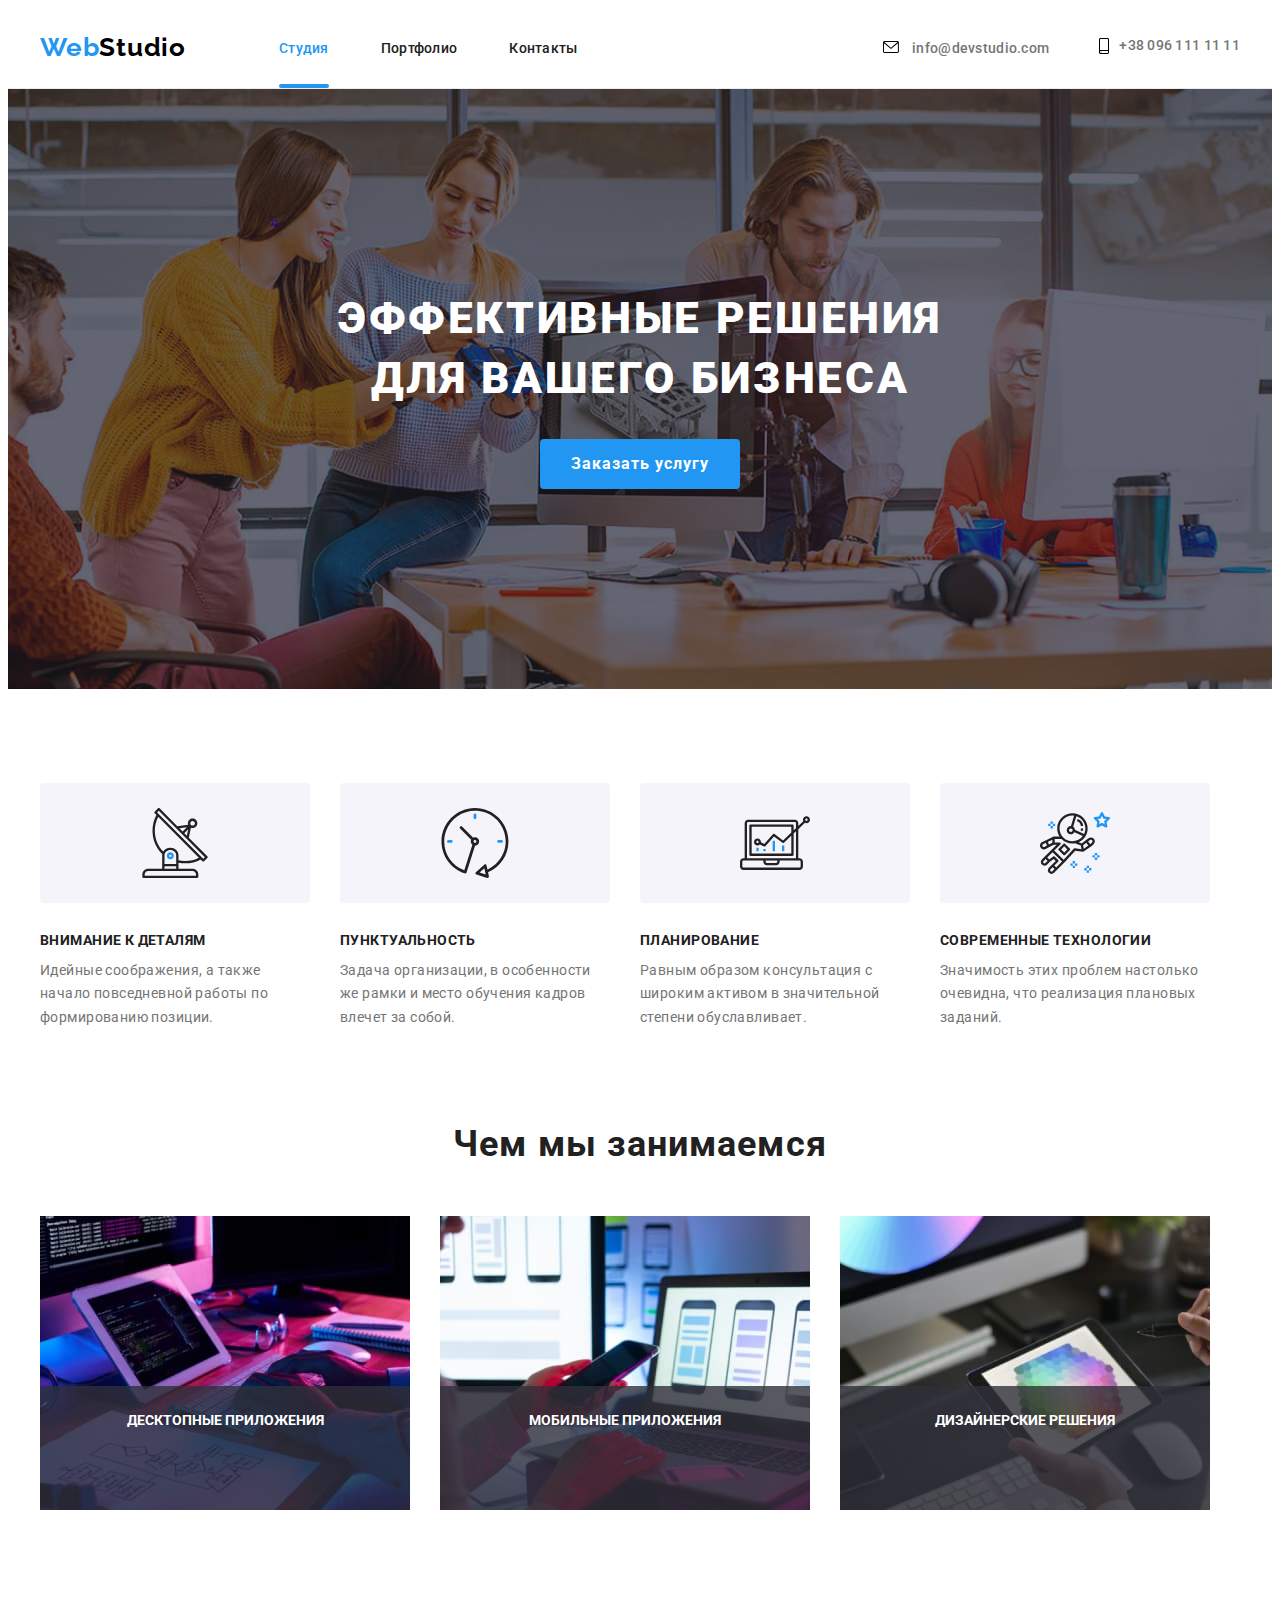
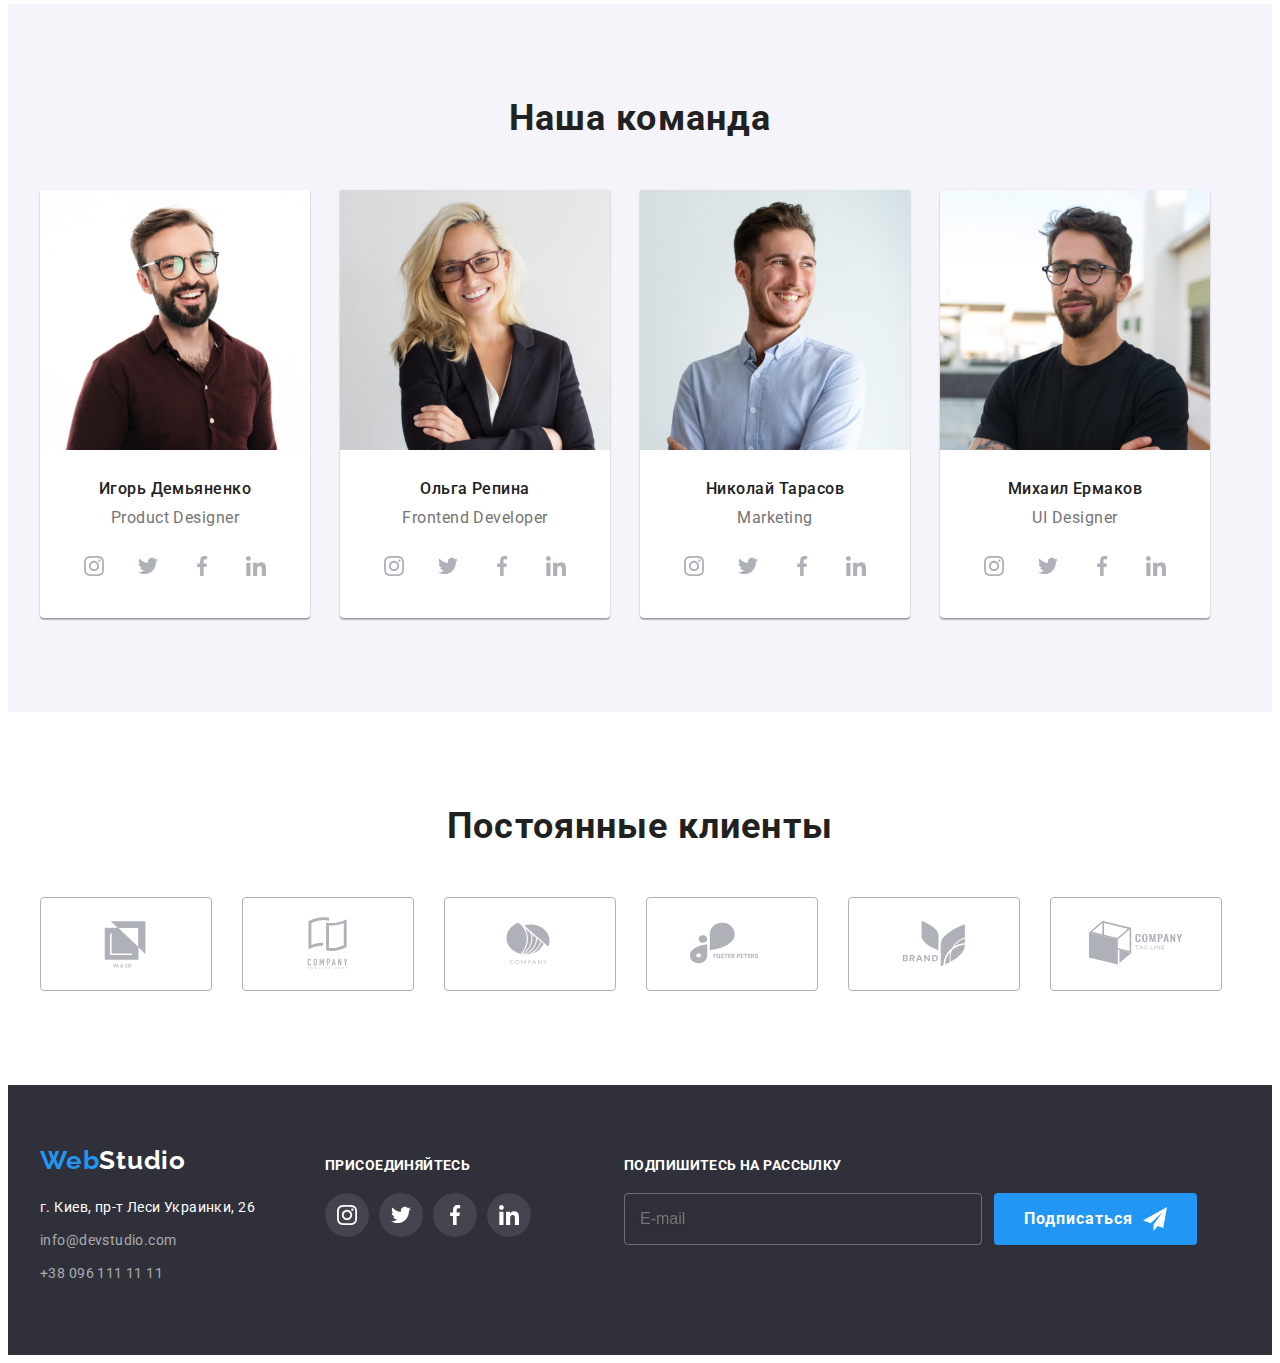
==== index.html @ ce655188 "begin" ====
<!DOCTYPE html>
<html lang="ru">
<head>
    <meta charset="UTF-8">
    <meta http-equiv="X-UA-Compatible" content="IE=edge">
    <meta name="viewport" content="width=device-width, initial-scale=1.0">
    <title>WebStudio</title>
    <link rel="stylesheet" href="https://cdnjs.cloudflare.com/ajax/libs/modern-normalize/1.1.0/modern-normalize.min.css" integrity="sha512-wpPYUAdjBVSE4KJnH1VR1HeZfpl1ub8YT/NKx4PuQ5NmX2tKuGu6U/JRp5y+Y8XG2tV+wKQpNHVUX03MfMFn9Q==" crossorigin="anonymous" referrerpolicy="no-referrer" />
    <link rel="stylesheet" href="./css/styles.css">
    <link rel="preconnect" href="https://fonts.googleapis.com">
    <link rel="preconnect" href="https://fonts.gstatic.com" crossorigin>
    <link href="https://fonts.googleapis.com/css2?family=Raleway:wght@700&family=Roboto:wght@400;500;700;900&display=swap" rel="stylesheet">    
</head>
<body>
    <!--header-->
    <header class="header">
        <div class="container header-container">
            <a class="link header-title" href="./index.html"><span class="header-title-web">Web</span>Studio</a>
        <nav class="header-nav">
            <ul class="list header-list">
                <li class="header-item"><a class="link header-link current" href="./index.html"><span class="header-title-highlight">Студия</span></a></li>
                <li class="header-item"><a class="link header-link " href="./portfolio.html">Портфолио</a></li>
                <li class="header-item"><a class="link header-link " href="">Контакты</a></li>    
            </ul>
        </nav>
        <div class="header-connect">
        <ul class="list header-list">
            <li>
                <a class="link header-email" href="mailto:info@devstudio.com">
                    <svg class="tel-icon" width="16" height="12">
                        <use href="./images/icons.svg#icon-envelope">
                        </use>
                    </svg>
                    info@devstudio.com
                </a>
            </li>
        </ul>
        <ul class="list header-list">    
            <li>
                <a class="link header-tel" href="tel:+380961111111">
                    <svg class="tel-icon" width="10" height="16">
                        <use href="./images/icons.svg#icon-smartphone">
                        </use>
                    </svg>
                    +38 096 111 11 11</a>
            </li>
        </ul>
        </div>
        </div>  
    </header>
    <main>
        <!--solutions-->
        <section class="solutions bg">
            <div class="container">
                <h1 class="solutions-title">Эффективные решения для вашего бизнеса</h1>
                <button type="button" class="solutions-btn" data-modal-open>Заказать услугу</button>
            </div>  
        </section>

        <!--about-->
        <section class="about">
            <div class="container about-container">
            <ul class="list about-list">
                <li class="about-item">
                    <div class="about-frame-icon">
                        <svg class="about-icon" width="70" height="70">
                            <use href="./images/icons.svg#icon-satelite">
                            </use>
                        </svg>
                    </div>
                    <h3 class="about-title">Внимание к деталям</h3>
                    <p class="about-text">Идейные соображения, а также начало повседневной работы по формированию позиции.</p>
                </li>
            </ul>
            <ul class="list about-list">
                <li class="about-item">
                    <div class="about-frame-icon">
                        <svg class="about-icon" width="70" height="70">
                            <use href="./images/icons.svg#icon-clock">
                            </use>
                        </svg>
                    </div>
                    <h3 class="about-title">Пунктуальность</h3>
                    <p class="about-text">Задача организации, в особенности же рамки и место обучения кадров влечет за собой.</p>
                </li>
            </ul>
            <ul class="list about-list">
                <li class="about-item">
                    <div class="about-frame-icon">
                        <svg class="about-icon" width="70" height="70">
                            <use href="./images/icons.svg#icon-diagram">
                            </use>
                        </svg>
                    </div>
                    <h3 class="about-title">Планирование</h3>
                    <p class="about-text">Равным образом консультация с широким активом в значительной степени обуславливает.</p>
                </li>
            </ul>
            <ul class="list about-list">
                <li class="about-item">
                    <div class="about-frame-icon">
                        <svg class="about-icon" width="70" height="70">
                            <use href="./images/icons.svg#icon-astronaut    ">
                            </use>
                        </svg>
                    </div>
                    <h3 class="about-title">Современные технологии</h3>
                    <p class="about-text">Значимость этих проблем настолько очевидна, что реализация плановых заданий.</p>
                </li>
            </ul>
            </div>
        </section>

        <!--after-about(section 3)-->
        <section class="after-about">
            <div class="container">
            <h2 class="after-about-title">Чем мы занимаемся</h2>
            <ul class="list after-about-list">
                <li class="after-about-item">
                    <div class="after-about-wrap">
                    <img src="./images/section3-img-1.jpg" alt="печатает на клавиатуре" width="370">
                    <p class="after-about-text">Десктопные приложения</p>
                    </div>
                </li>
                <li class="after-about-item">
                    <div class="after-about-wrap">
                    <img src="./images/section3-img-2.jpg" alt="подбирает дизайн приложения" width="370">
                    <p class="after-about-text">Мобильные приложения</p>
                    </div>
                </li>
                <li class="after-about-item">
                    <div class="after-about-wrap">
                    <img src="./images/section3-img-3.jpg" alt="планшет" width="370">
                    <p class="after-about-text">Дизайнерские решения</p>
                    </div>
                </li>
            </ul>
            </div>
        </section>

        <!--team-->
        <section class="team">
            <div class="container team-container">
            <h2 class="team-title">Наша команда</h2>
            <ul class="list team-list">
                <li class="team-card">
                    <img src="./images/section4-img-1.jpg" alt="Игорь Демьяненко" width="270">
                    <div class="team-text">
                    <h3 class="teammate-title">Игорь Демьяненко</h3>
                    <p class="teammate-position" lang="en">Product Designer</p>
                    <ul class="teammate-social-list list">
                            <li class="teammate-social-item">
                                <a 
                                    href="" 
                                    class="teammate-social-link">
                                    <svg class="teammate-social-icon" width="20" height="20">
                                        <use href="./images/icons.svg#icon-instagram">
                                        </use>
                                    </svg>
                                </a>
                            </li>
                            <li class="teammate-social-item">
                                <a 
                                    href="" 
                                    class="teammate-social-link">
                                    <svg class="teammate-social-icon" width="20" height="20">
                                        <use href="./images/icons.svg#icon-twitter">
                                        </use>
                                    </svg>
                                </a>
                            </li>
                            <li class="teammate-social-item">
                                <a 
                                    href="" 
                                    class="teammate-social-link">
                                    <svg class="teammate-social-icon" width="20" height="20">
                                        <use href="./images/icons.svg#icon-facebook">
                                        </use>
                                    </svg>
                                </a>
                            </li>
                            <li class="teammate-social-item">
                                <a 
                                    href="" 
                                    class="teammate-social-link">
                                    <svg class="teammate-social-icon" width="20" height="20">
                                        <use href="./images/icons.svg#icon-linkedin">
                                        </use>
                                    </svg>
                                </a>
                            </li>
                    </ul>
                    </div>
                </li>
                <li class="team-card">
                    <img src="./images/section4-img-2.jpg" alt="Ольга Репина" width="270">
                    <div class="team-text">
                    <h3 class="teammate-title">Ольга Репина</h3>
                    <p class="teammate-position" lang="en">Frontend Developer</p>
                    <ul class="teammate-social-list list">
                        <li class="teammate-social-item">
                            <a 
                                href="" 
                                class="teammate-social-link">
                                <svg class="teammate-social-icon" width="20" height="20">
                                    <use href="./images/icons.svg#icon-instagram">
                                    </use>
                                </svg>
                            </a>
                        </li>
                        <li class="teammate-social-item">
                            <a 
                                href="" 
                                class="teammate-social-link">
                                <svg class="teammate-social-icon" width="20" height="20">
                                    <use href="./images/icons.svg#icon-twitter">
                                    </use>
                                </svg>
                            </a>
                        </li>
                        <li class="teammate-social-item">
                            <a 
                                href="" 
                                class="teammate-social-link">
                                <svg class="teammate-social-icon" width="20" height="20">
                                    <use href="./images/icons.svg#icon-facebook">
                                    </use>
                                </svg>
                            </a>
                        </li>
                        <li class="teammate-social-item">
                            <a 
                                href="" 
                                class="teammate-social-link">
                                <svg class="teammate-social-icon" width="20" height="20">
                                    <use href="./images/icons.svg#icon-linkedin">
                                    </use>
                                </svg>
                            </a>
                        </li>
                </ul>
                    </div>
                </li>
                <li class="team-card">
                    <img src="./images/section4-img-3.jpg" alt="Николай Тарасов" width="270">
                    <div class="team-text">
                    <h3 class="teammate-title">Николай Тарасов</h3>
                    <p class="teammate-position" lang="en">Marketing</p>
                    <ul class="teammate-social-list list">
                        <li class="teammate-social-item">
                            <a 
                                href="" 
                                class="teammate-social-link">
                                <svg class="teammate-social-icon" width="20" height="20">
                                    <use href="./images/icons.svg#icon-instagram">
                                    </use>
                                </svg>
                            </a>
                        </li>
                        <li class="teammate-social-item">
                            <a 
                                href="" 
                                class="teammate-social-link">
                                <svg class="teammate-social-icon" width="20" height="20">
                                    <use href="./images/icons.svg#icon-twitter">
                                    </use>
                                </svg>
                            </a>
                        </li>
                        <li class="teammate-social-item">
                            <a 
                                href="" 
                                class="teammate-social-link">
                                <svg class="teammate-social-icon" width="20" height="20">
                                    <use href="./images/icons.svg#icon-facebook">
                                    </use>
                                </svg>
                            </a>
                        </li>
                        <li class="teammate-social-item">
                            <a 
                                href="" 
                                class="teammate-social-link">
                                <svg class="teammate-social-icon" width="20" height="20">
                                    <use href="./images/icons.svg#icon-linkedin">
                                    </use>
                                </svg>
                            </a>
                        </li>
                </ul>
                    </div>
                </li>
                <li class="team-card">
                    <img src="./images/section4-img-4.jpg" alt="Николай Тарасов" width="270">
                    <div class="team-text">
                    <h3 class="teammate-title">Михаил Ермаков</h3>
                    <p class="teammate-position" lang="en">UI Designer</p>
                    <ul class="teammate-social-list list">
                        <li class="teammate-social-item">
                            <a 
                                href="" 
                                class="teammate-social-link">
                                <svg class="teammate-social-icon" width="20" height="20">
                                    <use href="./images/icons.svg#icon-instagram">
                                    </use>
                                </svg>
                            </a>
                        </li>
                        <li class="teammate-social-item">
                            <a 
                                href="" 
                                class="teammate-social-link">
                                <svg class="teammate-social-icon" width="20" height="20">
                                    <use href="./images/icons.svg#icon-twitter">
                                    </use>
                                </svg>
                            </a>
                        </li>
                        <li class="teammate-social-item">
                            <a 
                                href="" 
                                class="teammate-social-link">
                                <svg class="teammate-social-icon" width="20" height="20">
                                    <use href="./images/icons.svg#icon-facebook">
                                    </use>
                                </svg>
                            </a>
                        </li>
                        <li class="teammate-social-item">
                            <a 
                                href="" 
                                class="teammate-social-link">
                                <svg class="teammate-social-icon" width="20" height="20">
                                    <use href="./images/icons.svg#icon-linkedin">
                                    </use>
                                </svg>
                            </a>
                        </li>
                </ul>
                    </div>
                </li>
            </ul>
            </div>
        </section>
        <!--CLIENTS-->

        <section class="client">
            <div class="container client-container">
                <p class="client-title">Постоянные клиенты</p>
                
                <ul class="client-list list">
                    <li class="client-item">
                        <a 
                                href="" 
                                class="client-link">
                                <svg class="client-icon" width="106" height="60">
                                    <use href="./images/icons.svg#icon-logo-1">
                                    </use>
                                </svg>
                            </a>
                    </li>
                    <li class="client-item">
                        <a 
                                href="" 
                                class="client-link">
                                <svg class="client-icon" width="106" height="60">
                                    <use href="./images/icons.svg#icon-logo-2">
                                    </use>
                                </svg>
                            </a>
                    </li>
                    <li class="client-item">
                        <a 
                                href="" 
                                class="client-link">
                                <svg class="client-icon" width="106" height="60">
                                    <use href="./images/icons.svg#icon-logo-3">
                                    </use>
                                </svg>
                            </a>
                    </li>
                    <li class="client-item">
                        <a 
                                href="" 
                                class="client-link">
                                <svg class="client-icon" width="106" height="60">
                                    <use href="./images/icons.svg#icon-logo-4">
                                    </use>
                                </svg>
                            </a>
                    </li>
                    <li class="client-item">
                        <a 
                                href="" 
                                class="client-link">
                                <svg class="client-icon" width="106" height="60">
                                    <use href="./images/icons.svg#icon-logo-5">
                                    </use>
                                </svg>
                            </a>
                    </li>
                    <li class="client-item">
                        <a 
                                href="" 
                                class="client-link">
                                <svg class="client-icon" width="106" height="60" >
                                    <use href="./images/icons.svg#icon-logo-6">
                                    </use>
                                </svg>
                            </a>
                    </li>
                </ul>
            
            </div>
        </section>
    </main>
    <!--footer-->
    <footer class="footer">
    <div class="container footer-container">
        <div class="footer-left-container">
        <a class="link footer-title" href="./index.html"><span class="footer-title-web">Web</span>Studio</a>
        <address class="address">
            <ul class="list footer-list">
                <li><a class="link footer-addres" href="https://goo.gl/maps/zj1c1hvUwoy9DRRDA" target="_blank">г. Киев, пр-т Леси Украинки, 26</a></li>
                <li><a class="link footer-email" href="mailto:info@devstudio.com">info@devstudio.com</a></li>
                <li><a class="link footer-tel" href="tel:+380961111111">+38 096 111 11 11</a></li>
            </ul>
        </address>
        </div>
        <div class="footer-right-container">
            <p class="footer-title-right">Присоединяйтесь</p>
            <ul class="footer-social-list list">
                <li class="footer-social-item">
                    <a 
                        href="" 
                        class="footer-social-link link">
                        <svg class="footer-social-icon" width="20" height="20">
                            <use href="./images/icons.svg#icon-instagram">
                            </use>
                        </svg>
                    </a>
                </li>
                <li class="footer-social-item">
                    <a 
                        href="" 
                        class="footer-social-link">
                        <svg class="footer-social-icon" width="20" height="20">
                            <use href="./images/icons.svg#icon-twitter">
                            </use>
                        </svg>
                    </a>
                </li>
                <li class="footer-social-item">
                    <a 
                        href="" 
                        class="footer-social-link">
                        <svg class="footer-social-icon" width="20" height="20">
                            <use href="./images/icons.svg#icon-facebook">
                            </use>
                        </svg>
                    </a>
                </li>
                <li class="footer-social-item">
                    <a 
                        href="" 
                        class="footer-social-link">
                        <svg class="footer-social-icon" width="20" height="20">
                            <use href="./images/icons.svg#icon-linkedin">
                            </use>
                        </svg>
                    </a>
                </li>
        </ul>
        </div>
        <div class="subscribe">
            <p class="subscribe-text">Подпишитесь на рассылку</p>
            <form class="form-subscribe">
                <label for="user-email"></label>
        
                <input type="email" name="user-email" id="user-email" class="form-subscribe-input" required
                    placeholder="E-mail">
                    
                <button type="submit" class="subscribe-btn">Подписаться
                    <span class="subscribe-btn-icon">
                        <svg width="24" height="24">
                            <use href="./images/icons.svg#icon-icon-icon-send"></use>
                        </svg>
                    </span>
                </button>
            </form>
        </div>
        </div>
    </div>
    </footer>
    <div class="backdrop is-hidden" data-modal>
        <div class="modal">
            <button type="button" class="modal-btn-close" data-modal-close>
                <svg class="modal-icon" width="18" height="18">
                    <use href="./images/icons.svg#icon-close-black">
                    </use>
                </svg>
            </button>
            <form action="#" class="modal-form">
                <b class="modal-form-head">Оставьте свои данные, мы вам перезвоним</b>
                <label class="modal-form-field">
                    Имя
                    <span class="modal-form-input-wrapper">
                        <input type="text" name="user-name" class="modal-form-input" required minlength="2"
                            pattern="[a-zA-Zа-яёА-ЯЁ]+" placeholder=" ">
                        <span class="modal-form-icon">
                            <svg width="18" height="18">
                                <use href="./images/icons.svg#icon-person-black"></use>
                            </svg>
                        </span>
                    </span>
                </label>
                <label class="modal-form-field">
                    Телефон
                    <span class="modal-form-input-wrapper">
                        <input type="tel" name="user-phone" class="modal-form-input" required
                            pattern="[0-9]{3}-[0-9]{3}-[0-9]{2}-[0-9]{2}" title="096-111-11-11" placeholder=" ">
                        <span class="modal-form-icon">
                            <svg width="18" height="18">
                                <use href="./images/icons.svg#icon-phone-black"></use>
                            </svg>
                        </span>
                    </span>
                </label>
                <label class="modal-form-field">
                    Почта
                    <span class="modal-form-input-wrapper">
                        <input type="email" name="user-mail" class="modal-form-input" required placeholder=" ">
                        <span class="modal-form-icon"><svg width="18" height="18">
                                <use href="./images/icons.svg#icon-email-black"></use>
                            </svg></span>
                    </span>
                </label>
                <label class="modal-form-field">
                    Комментарий
                    <textarea name="user-message" class="modal-form-message" placeholder="Введите текст"></textarea>
                </label>
                <div class="modal-form-checkbox-wrapper">
            
                    <label for="user-policy" class="modal-form-policy-label">
                        <input type="checkbox" name="user-policy" id="user-policy"
                            class="modal-form-checkbox visually-hidden is-hidden" required>
                        <span class="modal-form-checkbox-icon"></span>
                        Соглашаюсь с рассылкой и принимаю&nbsp;<a class="modal-form-policy-link" href="">Условия
                            договора</a></label>
                </div>
                <button type="submit" class="modal-form-btn">Отправить</button>
            </form>
        </div>
        <script src="./js/modal.js"></script>
    </div>
</body>
</html>
---- css/styles.css ----
:root {
    --accent-color: #2196F3;
    --first-title-color: #fff;
    --second-title-color: #212121;

}

body {
    font-family: "Roboto", sans-serif;
}

p, h1, h2, h3, h4, h5, h6 {
    margin: 0;
}

ul {
    margin: 0;
    padding: 0;
}

button {
    cursor: pointer;
}

img {
    display: block;
}

.list {
    list-style: none;
}
.link {
    text-decoration: none;
}

.container {
    width: 1200px;
    padding-left: 15px;
    padding-right: 15px;
    margin: 0 auto;
    
}

/*---------------------HEADER---------------------*/

.header-container {
    display: flex;
    align-items: center;
} 

.header-list {
    display: flex;
    justify-content: center;
    align-content: center;
}

.header-connect {
    margin-left: auto;
    display: flex;
    
}

.header-item:not(:last-child) {
    margin-right: 52px;
}

.header {
    padding-top: 24px;
    padding-bottom: 25px;
    border-bottom: 1px solid #ECECEC;
    
}

.header-title-highlight {
    color: var(--accent-color);
}

.header-link {
    font-family: "Roboto";
    font-weight: 500;
    font-size: 14px;
    line-height: 1.14;
    letter-spacing: 0.02em;
    color: #212121;
    padding-top: 32px;
    padding-bottom: 32px;
    transition: color 250ms cubic-bezier(0.4, 0, 0.2, 1);
}

.header-email  {
    font-family: inherit;
    font-weight: 500;
    font-size: 14px;
    line-height: 1.14;
    letter-spacing: 0.02em;
    color: #757575;
    margin-right: 50px;
    transition: color 250ms cubic-bezier(0.4, 0, 0.2, 1), fill 250ms cubic-bezier(0.4, 0, 0.2, 1);
} 

.header-tel {
    font-family: inherit;
    font-weight: 500;
    font-size: 14px;
    line-height: 1.14;
    letter-spacing: 0.02em;
    color: #757575;
    display: flex;
    align-content: center;
    justify-content: center;
    transition: color 250ms cubic-bezier(0.4, 0, 0.2, 1), fill 250ms cubic-bezier(0.4, 0, 0.2, 1);
} 

.tel-icon {
        margin-right: 10px;
}

.header-title {
    font-family: "Raleway", sans-serif;
    font-weight: 700;
    font-size: 26px;
    line-height: 1.19;
    letter-spacing: 0.03em;
    color: #000000;
    margin-right: 93px;
}
.header-title-web {
    color: var(--accent-color);
}

.header-link:hover, 
.header-link:focus,
.header-email:hover,
.header-email:focus,
.header-tel:hover, 
.header-tel:focus  {
    color: var(--accent-color);
    fill: var(--accent-color);
}

.current {
    color: var(--accent-color);
    position: relative;
}

.current::after {
    content: "";
    width: 100%;
    height: 4px;
    border-radius: 2px;
    position:absolute;
    background-color: var(--accent-color);
    left: 0;
    bottom: 0;
}
/*---------------------SOLUTIONS---------------------*/

.solutions-title {
    font-weight: 900;
    font-size: 44px;
    line-height: 1.36;
    letter-spacing: 0.06em;
    text-transform: uppercase;
    color: var(--first-title-color);
    padding-bottom: 30px;
    width: 696px;
    text-align: center;
    margin-left: 252px;
    margin-right: 252px;
}

.solutions {
    background-color: #2F303A;
    padding-top: 200px;
    padding-bottom: 200px;
    background-image: linear-gradient(rgba(47, 48, 58, 0.4), rgba(47, 48, 58, 0.4)), url(../images/bg-img.jpg);
    background-repeat: no-repeat;
    background-position: center;
    background-size: cover;
    flex-grow: 1;
}


.solutions-btn {
    font-family: inherit;
    font-weight: 700;
    background-color: var(--accent-color);
    font-size: 16px;
    line-height: 1.875;
    text-align: center;
    letter-spacing: 0.06em;
    color: var(--first-title-color);
    background: #2196F3;
    border-color: transparent;
    border-radius: 4px;
    min-width: 200px;
    min-height: 50px;
    margin-right: 500px;
    margin-left: 500px;
    
}

.solutions-btn:hover, 
.solutions-btn:focus {
    background: #2196F3;
    box-shadow: 0px 4px 4px rgba(0, 0, 0, 0.15);
    border-radius: 4px;
}


/*---------------------ABOUT---------------------*/


.about-frame-icon {
    width: 270px;
    height: 120px;
    background-color: #F5F4FA;
    display: flex;
    border-radius: 4px;
    margin-bottom: 30px;
    justify-content: center;
    align-items: center;
}

.about-icon {
    /* justify-content: center;
    display: flex; */
}
.about-list {
    display: flex;
    width: 270px;
} 

.about-list:not(:last-child) {
    margin-right: 30px;
}
.about {
    padding-top: 94px;
    padding-bottom: 94px;
}

.about-container {
    display: flex;
}
.about-title {
    font-weight: 700;
    font-size: 14px;
    line-height: 1.14;
    letter-spacing: 0.03em;
    text-transform: uppercase;
    color: var(--second-title-color);
    margin-bottom: 10px;
}

.about-text {
    font-size: 14px;
    line-height: 1.71;
    letter-spacing: 0.03em;
    color: #757575
}

/*---------------------AFTER ABOUT---------------------*/

.after-about-list {
    display: flex;
}

.after-about-item:not(:last-child) {
margin-right: 30px ;
}

.after-about {
    padding-top: 0px;
    padding-bottom: 94px;
}

.after-about-title {
    font-weight: 700;
    font-size: 36px;
    line-height: 1.16;
    letter-spacing: 0.03em;
    color: var(--second-title-color);
    margin-bottom: 50px;
    text-align: center;
}

/*---------------------TEAM---------------------*/

.teammate-social-list {
    display: flex;
    justify-content: center;
}

.teammate-social-item + .teammate-social-item {
    margin-left: 10px;
}

.teammate-social-link {
    width: 44px;
    height: 44px;
    background-color: white;
    display: flex;
    justify-content: center;
    align-items: center;
    border-radius: 50%;
    transition: background-color 250ms cubic-bezier(0.4, 0, 0.2, 1);
}

.teammate-social-icon {
    fill: #AFB1B8;
    transition: fill 250ms cubic-bezier(0.4, 0, 0.2, 1);
}

.teammate-social-link:hover .teammate-social-icon,  
.teammate-social-link:focus .teammate-social-icon {
    fill: var(--first-title-color);
}

.teammate-social-link:hover, 
.teammate-social-link:focus {
    background-color: var(--accent-color);
}

.team-card {
    width: 270px;
    background-color: #ffffff;
    box-shadow: 0px 1px 3px rgba(0, 0, 0, 0.12), 0px 1px 1px rgba(0, 0, 0, 0.14),
    0px 2px 1px rgba(0, 0, 0, 0.2);
    border-radius: 0px 0px 4px 4px;
    
}
.team-card:not(:last-child) {
margin-right: 30px;
}

.team-list {
    display: flex;
}

.team {
    padding-top: 94px;
    padding-bottom: 94px;
    background-color: #F5F4FA;
}

.team-text {
    padding-top: 30px;
    padding-bottom: 30px;
}

.team-title {
    font-weight: 700;
    font-size: 36px;
    line-height: 1.16;
    letter-spacing: 0.03em;
    color: var(--second-title-color);
    text-align: center;
    margin-bottom: 50px;
}

.teammate-title {
    font-weight: 500;
    font-size: 16px;
    line-height: 1.18;
    letter-spacing: 0.03em;
    color: var(--second-title-color);
    text-align: center;
    margin-bottom: 10px;
    
}

.teammate-position {
    font-size: 16px;
    line-height: 1.18;
    letter-spacing: 0.03em;
    color: #757575;
    text-align: center;
    margin-bottom: 16px;
}

.after-about-wrap {
    position: relative;
}

.after-about-text {
    font-weight: 700;
    font-size: 14px;
    line-height: 1.14;
    text-align: center;
    text-transform: uppercase;
    color: var(--first-title-color);
    padding-top: 27px;
    padding-bottom: 27px;
    position: absolute;
    bottom: 0;
    left: 0;
    width: 100%;
    height: 70px;
    background-color: rgba(47, 48, 58, 0.8)
}
/*---------------------CLIENT---------------------*/

.client {
    padding-top: 94px;
    padding-bottom: 94px;
}

.client-title {
    font-weight: 700;
    font-size: 36px;
    line-height: 1.16;
    letter-spacing: 0.03em;
    color: var(--second-title-color);
    text-align: center;
    margin-bottom: 50px;
}

.client-link {
    width: 170px;
    height: 92px;
    background-color: unset;
    display: flex;
    justify-content: center;
    align-items: center;
    border: 1px solid #AFB1B8;
    border-radius: 4px;
    
    transition: border 250ms cubic-bezier(0.4, 0, 0.2, 1);
}

.client-list {
    display: flex;
}

.client-item + .client-item {
    margin-left: 30px;
}

.client-icon {
    fill: #AFB1B8;
    transition: fill 250ms cubic-bezier(0.4, 0, 0.2, 1);
}

.client-link:hover .client-icon,  
.client-link:focus .client-icon {
    fill: var(--accent-color);
}

.client-link:hover, 
.client-link:focus {
    border: 1px solid var(--accent-color);
}


/*---------------------FOOTER---------------------*/

.footer {
    background-color: #2F303A; 
    padding-top: 60px;
    padding-bottom: 60px;
}

.footer-social-item + .footer-social-item {
    margin-left: 10px;
}
.footer-title {
    font-family: "Raleway", sans-serif;
    font-weight: 700;
    font-size: 26px;
    line-height: 1.19;
    letter-spacing: 0.03em;
    color: var(--first-title-color);
    margin-bottom: 20px;
}

.footer-title-web {
    color: var(--accent-color);
}

.address {
    margin-top: 20px;
}

.footer-addres {
    font-family: inherit;
    font-size: 14px;
    line-height: 1.71;
    letter-spacing: 0.03em;
    color: var(--first-title-color);
    margin-bottom: 9px;
    font-style: normal;
    display: block;
    transition: color 250ms cubic-bezier(0.4, 0, 0.2, 1);
}

.footer-email, .footer-tel {
    font-family: inherit;
    font-size: 14px;
    line-height: 1.71;
    letter-spacing: 0.03em;
    color: rgba(255, 255, 255, 0.6);
    margin-bottom: 9px;
    font-style: normal;
    display: block;
    transition: color 250ms cubic-bezier(0.4, 0, 0.2, 1);
}

.footer-tel {
    font-family: inherit;
    font-size: 14px;
    line-height: 1.71;
    letter-spacing: 0.03em;
    color: rgba(255, 255, 255, 0.6);
    font-style: normal;
    display: block;
    transition: color 250ms cubic-bezier(0.4, 0, 0.2, 1);
}

.footer-addres:hover, 
.footer-addres:focus,
.footer-email:hover,
.footer-email:focus,
.footer-tel:hover, 
.footer-tel:focus  {
    color: var(--accent-color);
}

.footer-container {
    display: flex;
}

.footer-right-container {
    margin-left: 70px;
    padding-top: 12px;
}

.footer-social-link:hover, 
.footer-social-link:focus {
    background-color: var(--accent-color);
}

.footer-social-icon {
    fill: var(--first-title-color);
}

.footer-social-link {
    width: 44px;
    height: 44px;
    background-color: #43444D;
    display: flex;
    justify-content: center;
    align-items: center;
    border-radius: 50%;
    transition: background-color 250ms cubic-bezier(0.4, 0, 0.2, 1);
}

.footer-social-list {
    display: flex;
    justify-content: center;
}

.footer-title-right {
    font-family: Roboto;
    font-weight: bold;
    font-size: 14px;
    line-height: 16px;
    letter-spacing: 0.03em;
    text-transform: uppercase;
    color: var(--first-title-color);
    margin-bottom: 20px;
}

.subscribe {
    margin-left: 93px;
    padding-top: 12px;
  }
  
  .form-subscribe {
    display: flex;
    margin-top: 20px;
    
  }
  
  .form-subscribe-input {
    min-width: 358px;
    min-height: 50px;
    border: 1px solid rgba(255, 255, 255, 0.3);
    box-sizing: border-box;
    filter: drop-shadow(0px 4px 4px rgba(0, 0, 0, 0.15));
    border-radius: 4px;
    font-size: 16px;
    line-height: 1.25px;
    display: flex;
    align-items: center;
    color: rgba(255, 255, 255, 0.6);
    padding: 15px;
    background-color: transparent;
    margin-right: 12px;
  }
  

  .subscribe-text {
    font-family: Roboto;
    font-weight: bold;
    font-size: 14px;
    line-height: 16px;
    letter-spacing: 0.03em;
    text-transform: uppercase;
    color: var(--first-title-color);
    margin-bottom: 20px;
}

.subscribe-btn {
    background-color: var(--accent-color);
    color: var(--first-title-color);
    font-family: inherit;
    font-weight: 700;
    font-size: 16px;
    line-height: 1.87;
    display: flex;
    align-items: center;
    text-align: center;
    letter-spacing: 0.06em;
    padding: 10px 29px;
    border-radius: 4px;
    margin: 0 auto;
    border: 1px solid transparent;
    min-width: 200px;
    min-height: 50px;
  }
  

/*---------------------MAIN-PORTFOLIO---------------------*/

.list-btn {
    display: flex;
    justify-content: center;
    margin-bottom: 50px;
} 

.nav-btn {
    padding-top: 94px;
    padding-bottom: 94px; 
}
.portfolio-nav-btn {
    font-family: inherit;
    font-weight: 500;
    font-size: 16px;
    line-height: 1.62;
    text-align: center;
    letter-spacing: 0.03em;
    color: #212121;
    background: #f5f4fa;
    border-radius: 4px;
    cursor: pointer;
    border-color: transparent;
    padding: 6px 22px;
    transition: background-color 250ms cubic-bezier(0.4, 0, 0.2, 1), color 250ms cubic-bezier(0.4, 0, 0.2, 1);
}

.list-btn-item:not(:last-child) {
    margin-right: 8px;
}

.portfolio-nav-btn:hover, .portfolio-nav-btn:focus {
    font-weight: 500;
    font-size: 16px;
    line-height: 1.62;
    text-align: center;
    letter-spacing: 0.03em;
    color: var(--first-title-color);
    background-color: var(--accent-color);
    cursor: pointer;
}

.projects-list {
    display: flex;
    flex-wrap: wrap;
    margin-bottom: -30px;
    margin-left: -30px;
}

.projects-item {
    width: calc(100% / 9 - 30);
    margin-bottom: 30px;
    margin-left: 30px;
    transition: box-shadow 250ms cubic-bezier(0.4, 0, 0.2, 1);
    width: 370px;
}

.projects-item-wrap {
    position: relative;
    overflow: hidden;
}

.projects-img-text {
    position: absolute;
    top: 0;
    left: 0;
    background-color: rgba(33, 150, 243, 0.9);;
    color: var(--first-title-color);
    font-family: Roboto;
    font-size: 18px;
    line-height: 28px;
    letter-spacing: 0.03em;
    padding: 63px 24px;
    height: 100%;
    width: 100%;
    transform: translateY(100%);
    transition: transform 250ms cubic-bezier(0.4, 0, 0.2, 1);
}

.projects-item:hover .projects-img-text {
    transform: translateY(0);
}

.projects-item:hover, .projects-item:focus {
    box-shadow: 0px 1px 1px rgba(0, 0, 0, 0.12), 0px 4px 4px rgba(0, 0, 0, 0.06), 1px 4px 6px rgba(0, 0, 0, 0.16);
    cursor: pointer;
}

/* .projects-item:not(:nth-child(3n)) {
    margin-right: 30px;
} */

.projects-item-text {
    background: var(--first-title-color);
    border: 1px solid var(--border-card-color);
    padding: 20px 24px;
    border: 1px solid #EEEEEE
}

.projects-title {
    font-weight: 700;
    font-size: 18px;
    line-height: 2;
    letter-spacing: 0.06em;
    color: var(--second-title-color);
    
    margin-bottom: 4px;
}

.projects-type {
    font-weight: normal;
    font-size: 16px;
    line-height: 1.875x;
    letter-spacing: 0.03em;
    color: #757575;
}

/*---------------------MODAL-WINDOW---------------------*/

.backdrop {
    position: fixed;
    top: 0;
    width: 100vw;
    height: 100vh;
    background-color: rgba(0, 0, 0, 0.2);;
    transition: opacity 250ms, visibility 250ms;
}

.modal {
    width: 528px;
    min-height: 581px;
    background-color: #ffffff;
    border-radius: 4px;
    box-shadow: 0px 1px 3px rgba(0, 0, 0, 0.12), 0px 1px 1px rgba(0, 0, 0, 0.14), 0px 2px 1px rgba(0, 0, 0, 0.2);
    position: absolute;
    top: 50%;
    left: 50%;
    transform: translate(-50%, -50%);
}

.modal-btn-close {
    width: 30px;
    height: 30px;
    border-radius: 50%;
    background: #FFFFFF;
    border: 1px solid rgba(0, 0, 0, 0.1);
    box-sizing: border-box;
    display: flex;
    align-items: center;
    justify-content: center;
    position: absolute;
    top: 8px;
    right: 8px;
    
}

.is-hidden {
    opacity: 0;
    pointer-events: none;
    visibility: hidden;
}


.modal-btn-close:hover, .modal-btn-close:focus {
    fill: var(--accent-color);
    transition: fill 250ms cubic-bezier(0.4, 0, 0.2, 1);
}

.backdrop {
    position: fixed;
    top: 0;
    left: 0;
    right: 0;
    bottom: 0;
    z-index: 100;
    background-color: rgba(0, 0, 0, 0.2);
    transition: opacity 500ms linear, visibility 500ms linear;
  }
  
  .modal {
    position: absolute;
    top: 50%;
    left: 50%;
    transform: translate(-50%, -50%);
    width: 528px;
    background-color: #ffffff;
    padding: 40px;
    box-shadow: 0px 1px 3px rgba(0, 0, 0, 0.12), 0px 1px 1px rgba(0, 0, 0, 0.14),
      0px 2px 1px rgba(0, 0, 0, 0.2);
    border-radius: 4px;
  }
  
  .close-btn {
    position: absolute;
    top: 8px;
    right: 8px;
    width: 30px;
    height: 30px;
    border-radius: 50%;
    border: 1px solid rgba(0, 0, 0, 0.1);
    background-color: transparent;
    cursor: pointer;
    padding: 0;
  }
  
  .close-btn:hover {
    fill: var(--accent-color);
    transition: fill 250ms cubic-bezier(0.4, 0, 0.2, 1);
  }
  
  .is-hidden {
    opacity: 0;
    visibility: hidden;
    pointer-events: none;
  }
  
  .modal-form {
    display: flex;
    flex-direction: column;
  }
  .modal-form-head {
    font-weight: 700;
    font-size: 20px;
    line-height: 1.15;
    text-align: center;
    margin-bottom: 12px;
  }
  
  .modal-form-field {
    font-size: 12px;
    line-height: 1.17;
    letter-spacing: 0.01em;
    color: #757575;
    margin-bottom: 10px;
  }
  
  .modal-form-input-wrapper {
    position: relative;
    display: block;
    margin-top: 4px;
  }
  
  .modal-form-input {
    font-size: 16px;
    width: 100%;
    height: 40px;
    border: 1px solid rgba(33, 33, 33, 0.2);
    border-radius: 4px;
    padding-left: 42px;
    transition: border-color 250ms linear;
  }
  
  .modal-form-input:focus {
    outline: none;
    border-color: var(--accent-color);
  }
  
  .modal-form-icon {
    position: absolute;
    top: 50%;
    left: 14px;
    transform: translateY(-50%);
    display: block;
    /* width: 12px;
    height: 12px; */
    fill: var(--header-color);
    transition: fill 250ms linear;
  }
  
  .modal-form-input:focus + .modal-form-icon {
    fill: var(--accent-color);
  }
  
  .modal-form-message {
    font-size: 12px;
    line-height: 1.17;
    letter-spacing: 0.01em;
    width: 100%;
    height: 120px;
    resize: none;
    border: 1px solid rgba(33, 33, 33, 0.2);
    border-radius: 4px;
    margin-top: 4px;
    padding: 12px 16px;
    transition: border-color 250ms linear;
  }
  
  .modal-form-message:focus {
    outline: none;
    border-color: var(--accent-color);
  }
  
  .modal-form-message::placeholder {
    color: rgba(117, 117, 117, 0.5);
  }
  
  .modal-form-policy-label {
    display: flex;
    align-items: center;
    font-size: 14px;
    line-height: 1.7;
    color: #757575;
    margin-bottom: 30px;
  }
  
  .modal-form-policy-link {
    color: var(--accent-color);
    text-decoration: underline;
  }
  
  .modal-form-checkbox-wrapper {
  }
  
  .modal-form-checkbox-icon {
    display: inline-block;
    width: 16px;
    height: 16px;
    border: 2px solid #212121;
    cursor: pointer;
    margin-right: 10px;
    border-radius: 20%;
  }
  
  .modal-form-checkbox:checked + .modal-form-checkbox-icon {
    fill: var(--primary-white-color);
    background-image: url("../images/check.svg");
    background-size: cover;
    background-color: var(--accent-color);
    border-color: var(--accent-color);
  }
  
  
  
  
  .subscribe-btn-icon {
    display: flex;
    margin-left: 10px;
  }
  
  .modal-form-btn:hover,
  .modal-form-btn:focus,
  .subscribe-btn:hover,
  .subscribe-btn:focus {
    fill: var(--first-title-color);
    color: var(--first-title-color);
    box-shadow: 0px 4px 4px rgba(0, 0, 0, 0.15);
    transition: color 250ms cubic-bezier(0.4, 0, 0.2, 1),
      background-color 250ms cubic-bezier(0.4, 0, 0.2, 1),
      box-shadow 250ms cubic-bezier(0.4, 0, 0.2, 1);
  }  

  .modal-form-btn {
   
        background-color: var(--accent-color);
        color: var(--first-title-color);
        font-family: inherit;
        font-weight: 700;
        font-size: 16px;
        line-height: 1.87;
        display: flex;
        align-items: center;
        text-align: center;
        letter-spacing: 0.06em;
        padding: 10px 55px;
        border-radius: 4px;
        margin: 0 auto;
        border: 1px solid transparent;
        min-width: 200px;
        min-height: 50px;
      

       
    }
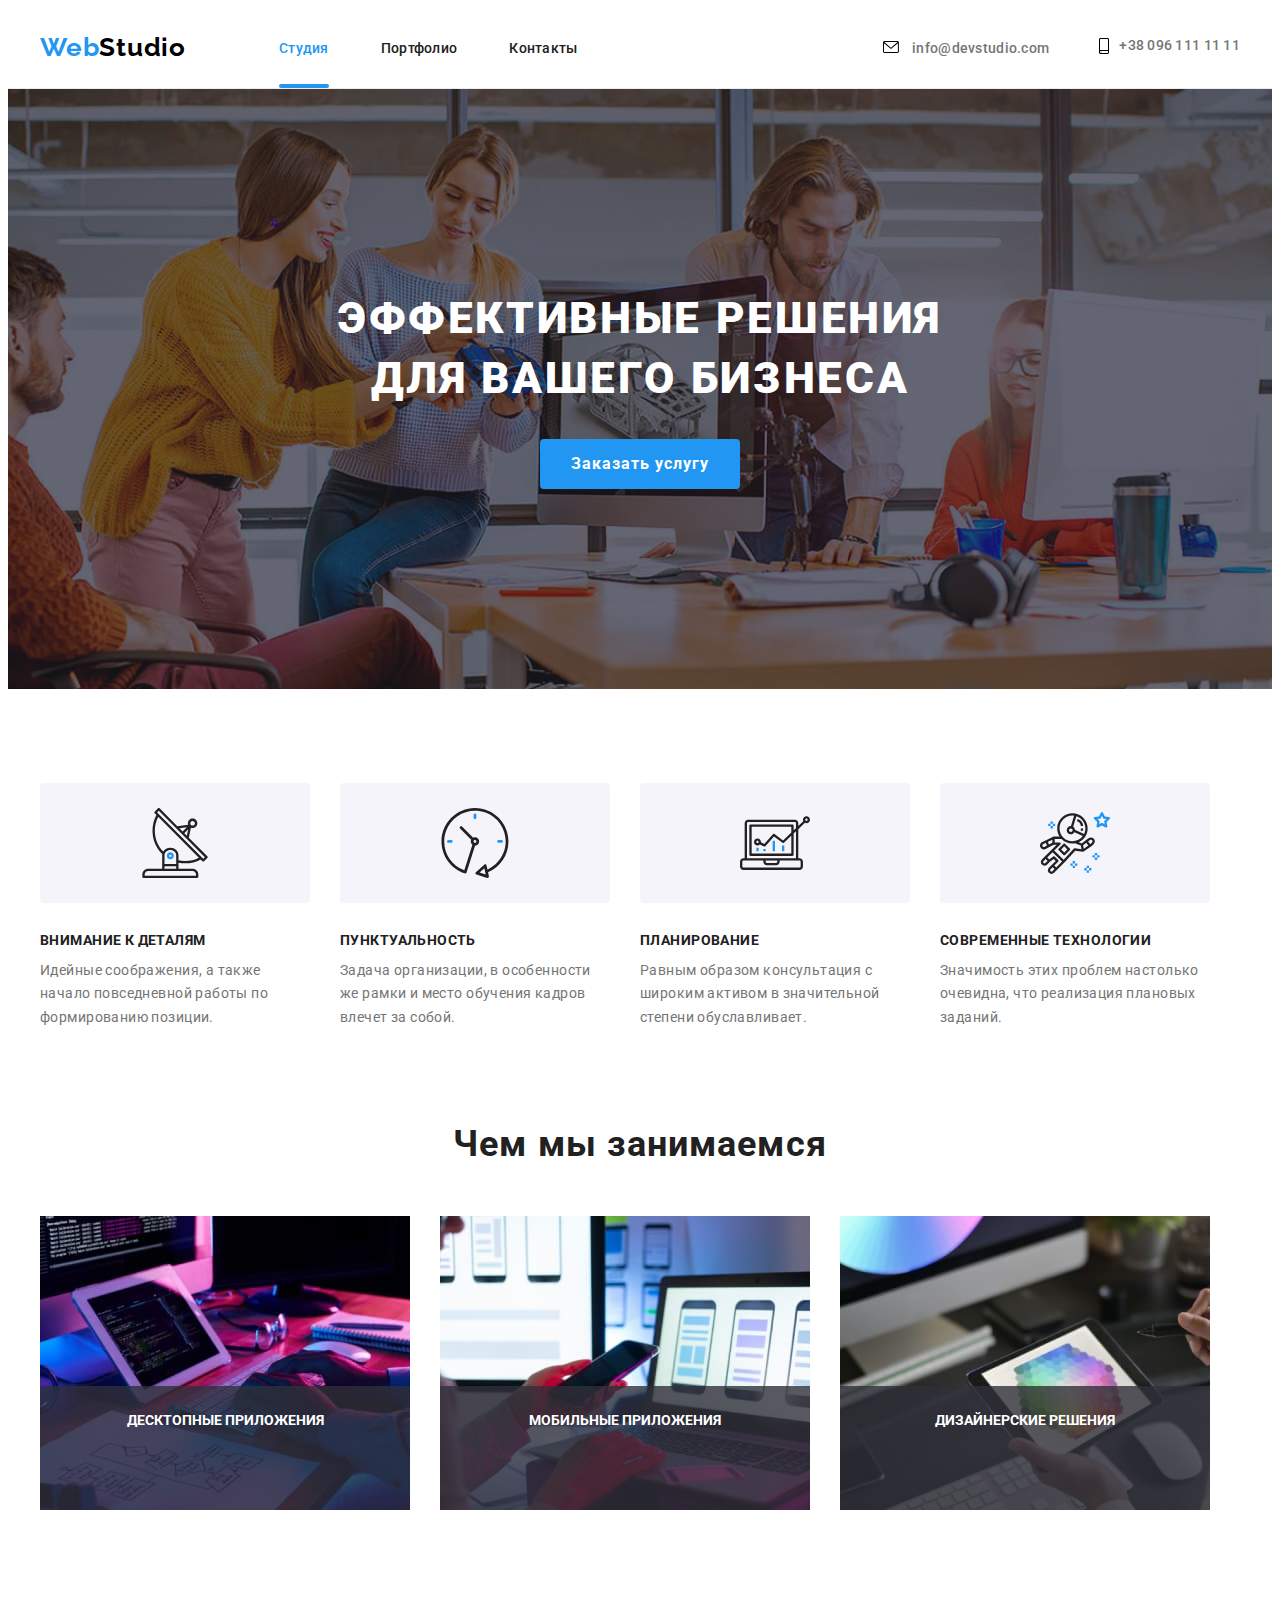
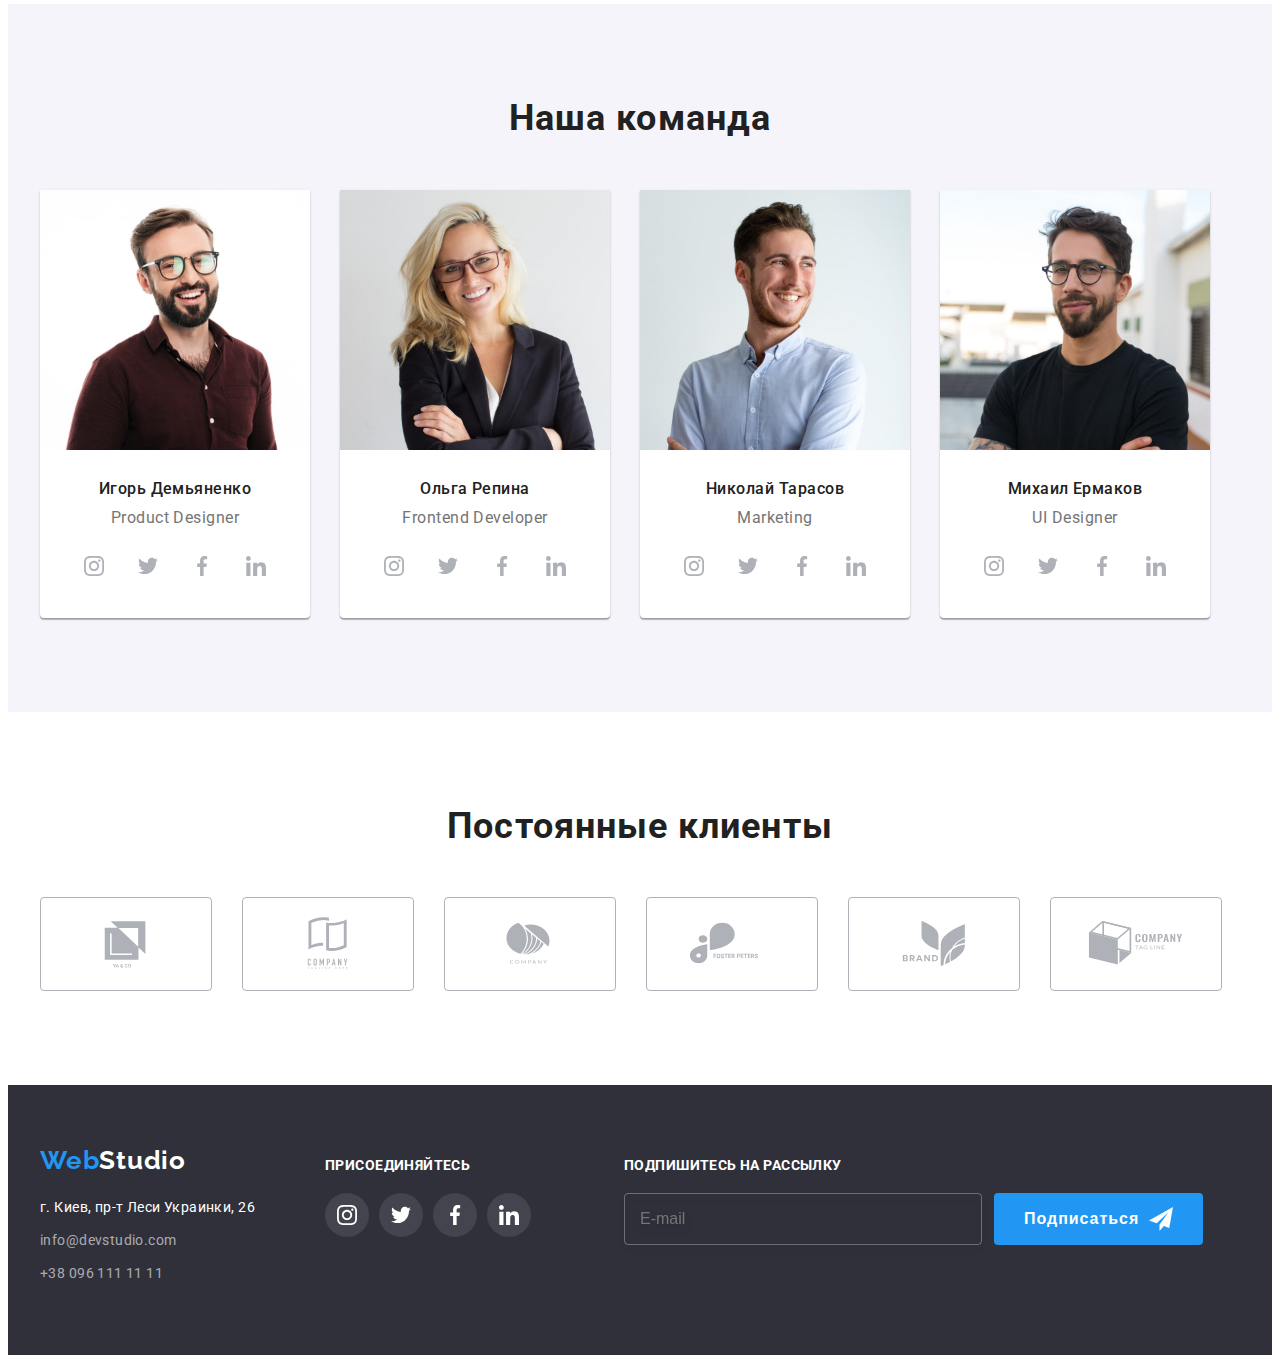
==== commit bc74ff0f: "sass" ====
--- a/index.html
+++ b/index.html
@@ -6,7 +6,8 @@
     <meta name="viewport" content="width=device-width, initial-scale=1.0">
     <title>WebStudio</title>
     <link rel="stylesheet" href="https://cdnjs.cloudflare.com/ajax/libs/modern-normalize/1.1.0/modern-normalize.min.css" integrity="sha512-wpPYUAdjBVSE4KJnH1VR1HeZfpl1ub8YT/NKx4PuQ5NmX2tKuGu6U/JRp5y+Y8XG2tV+wKQpNHVUX03MfMFn9Q==" crossorigin="anonymous" referrerpolicy="no-referrer" />
-    <link rel="stylesheet" href="./css/styles.css">
+    <!-- <link rel="stylesheet" href="./css/styles.css"> -->
+    <link rel="stylesheet" href="./css/main.min.css">
     <link rel="preconnect" href="https://fonts.googleapis.com">
     <link rel="preconnect" href="https://fonts.gstatic.com" crossorigin>
     <link href="https://fonts.googleapis.com/css2?family=Raleway:wght@700&family=Roboto:wght@400;500;700;900&display=swap" rel="stylesheet">    
--- a/css/main.min.css
+++ b/css/main.min.css
@@ -0,0 +1,2 @@
+:root{--accent-color: #2196F3;--first-title-color: #fff;--second-title-color: #212121;--main-icon-color: #757575}p,h1,h2,h3,h4,h5,h6{margin:0}ul{margin:0;padding:0}button{cursor:pointer}img{display:block}body{font-family:"Roboto", sans-serif}.list{list-style:none}.link{text-decoration:none}.container{width:1200px;padding-left:15px;padding-right:15px;margin:0 auto}.backdrop{position:fixed;top:0;width:100vw;height:100vh;background-color:rgba(0,0,0,0.2);transition:opacity 250ms, visibility 250ms}.modal{width:528px;min-height:581px;background-color:#ffffff;border-radius:4px;box-shadow:0px 1px 3px rgba(0,0,0,0.12),0px 1px 1px rgba(0,0,0,0.14),0px 2px 1px rgba(0,0,0,0.2);position:absolute;top:50%;left:50%;transform:translate(-50%, -50%)}.modal-btn-close{width:30px;height:30px;border-radius:50%;background:#FFFFFF;border:1px solid rgba(0,0,0,0.1);box-sizing:border-box;display:flex;align-items:center;justify-content:center;position:absolute;top:8px;right:8px}.modal-btn-close:hover,.modal-btn-close:focus{fill:var(--accent-color);transition:fill 250ms cubic-bezier(0.4, 0, 0.2, 1)}.is-hidden{opacity:0;pointer-events:none;visibility:hidden}.backdrop{position:fixed;top:0;left:0;right:0;bottom:0;z-index:100;background-color:rgba(0,0,0,0.2);transition:opacity 500ms linear, visibility 500ms linear}.modal{position:absolute;top:50%;left:50%;transform:translate(-50%, -50%);width:528px;background-color:#ffffff;padding:40px;box-shadow:0px 1px 3px rgba(0,0,0,0.12),0px 1px 1px rgba(0,0,0,0.14),0px 2px 1px rgba(0,0,0,0.2);border-radius:4px}.close-btn{position:absolute;top:8px;right:8px;width:30px;height:30px;border-radius:50%;border:1px solid rgba(0,0,0,0.1);background-color:transparent;cursor:pointer;padding:0}.close-btn:hover{fill:var(--accent-color);transition:fill 250ms cubic-bezier(0.4, 0, 0.2, 1)}.is-hidden{opacity:0;visibility:hidden;pointer-events:none}.modal-form{display:flex;flex-direction:column}.modal-form-head{font-weight:700;font-size:20px;line-height:1.15;text-align:center;margin-bottom:12px}.modal-form-field{font-size:12px;line-height:1.17;letter-spacing:0.01em;color:var(--main-icon-color);margin-bottom:10px}.modal-form-input-wrapper{position:relative;display:block;margin-top:4px}.modal-form-input{font-size:16px;width:100%;height:40px;border:1px solid rgba(33,33,33,0.2);border-radius:4px;padding-left:42px;transition:border-color 250ms linear}.modal-form-input:focus{border-color:var(--accent-color);outline:none}.modal-form-input:focus+.modal-form-icon{fill:var(--accent-color)}.modal-form-icon{position:absolute;top:50%;left:14px;transform:translateY(-50%);display:block;fill:var(--header-color);transition:fill 250ms linear}.modal-form-message{font-size:12px;line-height:1.17;letter-spacing:0.01em;width:100%;height:120px;resize:none;border:1px solid rgba(33,33,33,0.2);border-radius:4px;margin-top:4px;padding:12px 16px;transition:border-color 250ms linear}.modal-form-message:focus{outline:none;border-color:var(--accent-color)}.modal-form-message::placeholder{color:rgba(117,117,117,0.5)}.modal-form-policy-label{display:flex;align-items:center;font-size:14px;line-height:1.7;color:var(--main-icon-color);margin-bottom:30px}.modal-form-policy-link{color:var(--accent-color);text-decoration:underline}.modal-form-checkbox-icon{display:inline-block;width:16px;height:16px;border:2px solid #212121;cursor:pointer;margin-right:10px;border-radius:20%}.modal-form-checkbox:checked+.modal-form-checkbox-icon{fill:var(--first-title-color);background-image:url("../images/check.svg");background-size:cover;background-color:var(--accent-color);border-color:var(--accent-color)}.subscribe-btn-icon{display:flex;margin-left:10px}.modal-form-btn{background-color:var(--accent-color);color:var(--first-title-color);font-family:inherit;font-weight:700;font-size:16px;line-height:1.87;display:flex;align-items:center;text-align:center;letter-spacing:0.06em;padding:10px 55px;border-radius:4px;margin:0 auto;border:1px solid transparent;min-width:200px;min-height:50px}.modal-form-btn:hover,.modal-form-btn:focus{fill:var(--first-title-color);color:var(--first-title-color);box-shadow:0px 4px 4px rgba(0,0,0,0.15);transition:color 250ms cubic-bezier(0.4, 0, 0.2, 1),background-color 250ms cubic-bezier(0.4, 0, 0.2, 1),box-shadow 250ms cubic-bezier(0.4, 0, 0.2, 1)}.solutions-btn{font-family:inherit;font-weight:700;background-color:var(--accent-color);font-size:16px;line-height:1.875;text-align:center;letter-spacing:0.06em;color:var(--first-title-color);background:#2196F3;border-color:transparent;border-radius:4px;min-width:200px;min-height:50px;margin-right:500px;margin-left:500px}.solutions-btn:hover,.solutions-btn:focus{background:#2196F3;box-shadow:0px 4px 4px rgba(0,0,0,0.15);border-radius:4px}.header-container{display:flex;align-items:center}.header-list{display:flex;justify-content:center;align-content:center}.header-connect{margin-left:auto;display:flex}.header-item:not(:last-child){margin-right:52px}.header{padding-top:24px;padding-bottom:25px;border-bottom:1px solid #ECECEC}.header-title-highlight{color:var(--accent-color)}.header-link{font-family:"Roboto";font-weight:500;font-size:14px;line-height:1.14;letter-spacing:0.02em;color:var(--second-title-color);padding-top:32px;padding-bottom:32px;transition:color 250ms cubic-bezier(0.4, 0, 0.2, 1)}.header-link:hover,.header-link:focus{color:var(--accent-color);fill:var(--accent-color)}.header-email{font-family:inherit;font-weight:500;font-size:14px;line-height:1.14;letter-spacing:0.02em;color:var(--main-icon-color);margin-right:50px;transition:color 250ms cubic-bezier(0.4, 0, 0.2, 1),fill 250ms cubic-bezier(0.4, 0, 0.2, 1)}.header-email:hover,.header-email:focus{color:var(--accent-color);fill:var(--accent-color)}.header-tel{font-family:inherit;font-weight:500;font-size:14px;line-height:1.14;letter-spacing:0.02em;color:var(--main-icon-color);display:flex;align-content:center;justify-content:center;transition:color 250ms cubic-bezier(0.4, 0, 0.2, 1),fill 250ms cubic-bezier(0.4, 0, 0.2, 1)}.header-tel:hover,.header-tel:focus{color:var(--accent-color);fill:var(--accent-color)}.tel-icon{margin-right:10px}.header-title{font-family:"Raleway", sans-serif;font-weight:700;font-size:26px;line-height:1.19;letter-spacing:0.03em;color:#000000;margin-right:93px}.header-title-web{color:var(--accent-color)}.current{color:var(--accent-color);position:relative}.current::after{content:"";width:100%;height:4px;border-radius:2px;position:absolute;background-color:var(--accent-color);left:0;bottom:0}.solutions-title{font-weight:900;font-size:44px;line-height:1.36;letter-spacing:0.06em;text-transform:uppercase;color:var(--first-title-color);padding-bottom:30px;width:696px;text-align:center;margin-left:252px;margin-right:252px}.solutions{background-color:#2F303A;padding-top:200px;padding-bottom:200px;background-image:linear-gradient(rgba(47,48,58,0.4), rgba(47,48,58,0.4)),url(../images/bg-img.jpg);background-repeat:no-repeat;background-position:center;background-size:cover;flex-grow:1}.about-frame-icon{width:270px;height:120px;background-color:#F5F4FA;display:flex;border-radius:4px;margin-bottom:30px;justify-content:center;align-items:center}.about-list{display:flex;width:270px}.about-list:not(:last-child){margin-right:30px}.about{padding-top:94px;padding-bottom:94px}.about-container{display:flex}.about-title{font-weight:700;font-size:14px;line-height:1.14;letter-spacing:0.03em;text-transform:uppercase;color:var(--second-title-color);margin-bottom:10px}.about-text{font-size:14px;line-height:1.71;letter-spacing:0.03em;color:#757575}.after-about-list{display:flex}.after-about-item:not(:last-child){margin-right:30px}.after-about{padding-top:0px;padding-bottom:94px}.after-about-title{font-weight:700;font-size:36px;line-height:1.16;letter-spacing:0.03em;color:var(--second-title-color);margin-bottom:50px;text-align:center}.after-about-wrap{position:relative}.after-about-text{font-weight:700;font-size:14px;line-height:1.14;text-align:center;text-transform:uppercase;color:var(--first-title-color);padding-top:27px;padding-bottom:27px;position:absolute;bottom:0;left:0;width:100%;height:70px;background-color:rgba(47,48,58,0.8)}.teammate-social-list{display:flex;justify-content:center}.teammate-social-item+.teammate-social-item{margin-left:10px}.teammate-social-link{width:44px;height:44px;background-color:var(--first-title-color);display:flex;justify-content:center;align-items:center;border-radius:50%;transition:background-color 250ms cubic-bezier(0.4, 0, 0.2, 1)}.teammate-social-link:hover,.teammate-social-link:focus{background-color:var(--accent-color)}.teammate-social-link:hover .teammate-social-icon,.teammate-social-link:focus .teammate-social-icon{fill:var(--first-title-color)}.teammate-social-icon{fill:#AFB1B8;transition:fill 250ms cubic-bezier(0.4, 0, 0.2, 1)}.team-card{width:270px;background-color:var(--first-title-color);box-shadow:0px 1px 3px rgba(0,0,0,0.12),0px 1px 1px rgba(0,0,0,0.14),0px 2px 1px rgba(0,0,0,0.2);border-radius:0px 0px 4px 4px}.team-card:not(:last-child){margin-right:30px}.team-list{display:flex}.team{padding-top:94px;padding-bottom:94px;background-color:#F5F4FA}.team-text{padding-top:30px;padding-bottom:30px}.team-title{font-weight:700;font-size:36px;line-height:1.16;letter-spacing:0.03em;color:var(--second-title-color);text-align:center;margin-bottom:50px}.teammate-title{font-weight:500;font-size:16px;line-height:1.18;letter-spacing:0.03em;color:var(--second-title-color);text-align:center;margin-bottom:10px}.teammate-position{font-size:16px;line-height:1.18;letter-spacing:0.03em;color:var(--main-icon-color);text-align:center;margin-bottom:16px}.client{padding-top:94px;padding-bottom:94px}.client-title{font-weight:700;font-size:36px;line-height:1.16;letter-spacing:0.03em;color:var(--second-title-color);text-align:center;margin-bottom:50px}.client-link{width:170px;height:92px;background-color:unset;display:flex;justify-content:center;align-items:center;border:1px solid #AFB1B8;border-radius:4px;transition:border 250ms cubic-bezier(0.4, 0, 0.2, 1)}.client-link:hover,.client-link:focus{border:1px solid var(--accent-color)}.client-link:hover .client-icon,.client-link:focus .client-icon{fill:var(--accent-color)}.client-list{display:flex}.client-item+.client-item{margin-left:30px}.client-icon{fill:#AFB1B8;transition:fill 250ms cubic-bezier(0.4, 0, 0.2, 1)}.footer{background-color:#2F303A;padding-top:60px;padding-bottom:60px}.footer-social-item+.footer-social-item{margin-left:10px}.footer-title{font-family:"Raleway", sans-serif;font-weight:700;font-size:26px;line-height:1.19;letter-spacing:0.03em;color:var(--first-title-color);margin-bottom:20px}.footer-title-web{color:var(--accent-color)}.address{margin-top:20px}.footer-addres{font-family:inherit;font-size:14px;line-height:1.71;letter-spacing:0.03em;color:var(--first-title-color);margin-bottom:9px;font-style:normal;display:block;transition:color 250ms cubic-bezier(0.4, 0, 0.2, 1)}.footer-addres:hover,.footer-addres:focus{color:var(--accent-color)}.footer-email,.footer-tel{font-family:inherit;font-size:14px;line-height:1.71;letter-spacing:0.03em;color:rgba(255,255,255,0.6);margin-bottom:9px;font-style:normal;display:block;transition:color 250ms cubic-bezier(0.4, 0, 0.2, 1)}.footer-email:hover,.footer-email:focus,.footer-tel:hover,.footer-tel:focus{color:var(--accent-color)}.footer-tel{font-family:inherit;font-size:14px;line-height:1.71;letter-spacing:0.03em;color:rgba(255,255,255,0.6);font-style:normal;display:block;transition:color 250ms cubic-bezier(0.4, 0, 0.2, 1)}.footer-tel:hover,.footer-tel:focus{color:var(--accent-color)}.footer-container{display:flex}.footer-right-container{margin-left:70px;padding-top:12px}.footer-social-link:hover,.footer-social-link:focus{background-color:var(--accent-color)}.footer-social-icon{fill:var(--first-title-color)}.footer-social-link{width:44px;height:44px;background-color:#43444D;display:flex;justify-content:center;align-items:center;border-radius:50%;transition:background-color 250ms cubic-bezier(0.4, 0, 0.2, 1)}.footer-social-list{display:flex;justify-content:center}.footer-title-right{font-family:Roboto;font-weight:bold;font-size:14px;line-height:16px;letter-spacing:0.03em;text-transform:uppercase;color:var(--first-title-color);margin-bottom:20px}.subscribe{margin-left:93px;padding-top:12px}.form-subscribe{display:flex;margin-top:20px}.form-subscribe-input{min-width:358px;min-height:50px;border:1px solid rgba(255,255,255,0.3);box-sizing:border-box;filter:drop-shadow(0px 4px 4px rgba(0,0,0,0.15));border-radius:4px;font-size:16px;line-height:1.25px;display:flex;align-items:center;color:rgba(255,255,255,0.6);padding:15px;background-color:transparent;margin-right:12px}.subscribe-text{font-family:Roboto;font-weight:bold;font-size:14px;line-height:16px;letter-spacing:0.03em;text-transform:uppercase;color:var(--first-title-color);margin-bottom:20px}.subscribe-btn{background-color:var(--accent-color);color:var(--first-title-color);font-weight:700;font-size:16px;line-height:1.87;display:flex;align-items:center;text-align:center;letter-spacing:0.06em;padding:10px 29px;border-radius:4px;margin:0 auto;border:1px solid transparent;min-width:200px;min-height:50px}.subscribe-btn:hover,.subscribe-btn:focus{fill:var(--first-title-color);color:var(--first-title-color);box-shadow:0px 4px 4px rgba(0,0,0,0.15);transition:color 250ms cubic-bezier(0.4, 0, 0.2, 1),background-color 250ms cubic-bezier(0.4, 0, 0.2, 1),box-shadow 250ms cubic-bezier(0.4, 0, 0.2, 1)}.list-btn{display:flex;justify-content:center;margin-bottom:50px}.nav-btn{padding-top:94px;padding-bottom:94px}.portfolio-nav-btn{font-family:inherit;font-weight:500;font-size:16px;line-height:1.62;text-align:center;letter-spacing:0.03em;color:#212121;background:#f5f4fa;border-radius:4px;cursor:pointer;border-color:transparent;padding:6px 22px;transition:background-color 250ms cubic-bezier(0.4, 0, 0.2, 1),color 250ms cubic-bezier(0.4, 0, 0.2, 1)}.portfolio-nav-btn:focus,.portfolio-nav-btn:hover{font-weight:500;font-size:16px;line-height:1.62;text-align:center;letter-spacing:0.03em;color:var(--first-title-color);background-color:var(--accent-color);cursor:pointer}.list-btn-item:not(:last-child){margin-right:8px}.projects-list{display:flex;flex-wrap:wrap;margin-bottom:-30px;margin-left:-30px}.projects-item{width:calc(100% / 9 - 30);margin-bottom:30px;margin-left:30px;transition:box-shadow 250ms cubic-bezier(0.4, 0, 0.2, 1);width:370px}.projects-item:focus,.projects-item:hover{box-shadow:0px 1px 1px rgba(0,0,0,0.12),0px 4px 4px rgba(0,0,0,0.06),1px 4px 6px rgba(0,0,0,0.16);cursor:pointer}.projects-item:hover .projects-img-text{transform:translateY(0)}.projects-item-text{background:var(--first-title-color);border:1px solid var(--border-card-color);padding:20px 24px;border:1px solid #EEEEEE}.projects-title{font-weight:700;font-size:18px;line-height:2;letter-spacing:0.06em;color:var(--second-title-color);margin-bottom:4px}.projects-type{font-weight:normal;font-size:16px;line-height:1.875x;letter-spacing:0.03em;color:#757575}.projects-item-wrap{position:relative;overflow:hidden}.projects-img-text{position:absolute;top:0;left:0;background-color:rgba(33,150,243,0.9);color:var(--first-title-color);font-family:Roboto;font-size:18px;line-height:28px;letter-spacing:0.03em;padding:63px 24px;height:100%;width:100%;transform:translateY(100%);transition:transform 250ms cubic-bezier(0.4, 0, 0.2, 1)}
+/*# sourceMappingURL=main.min.css.map */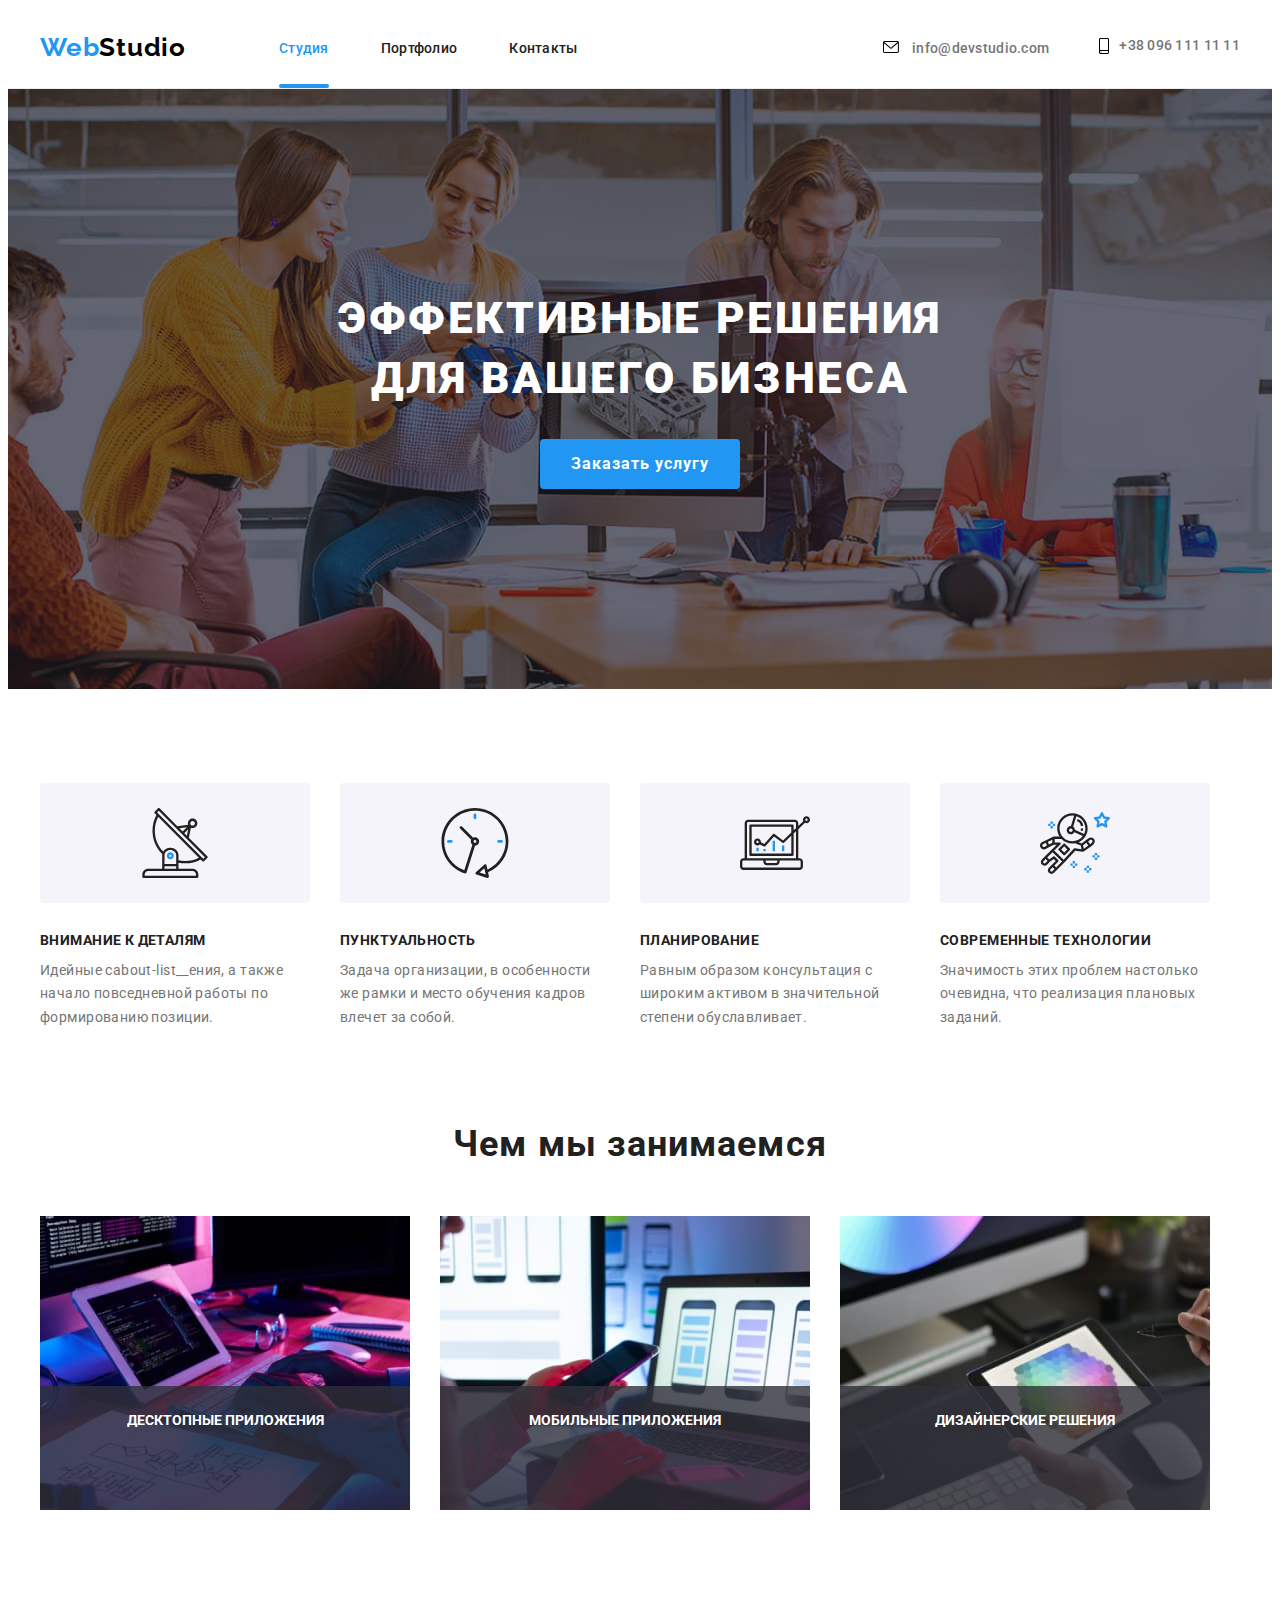
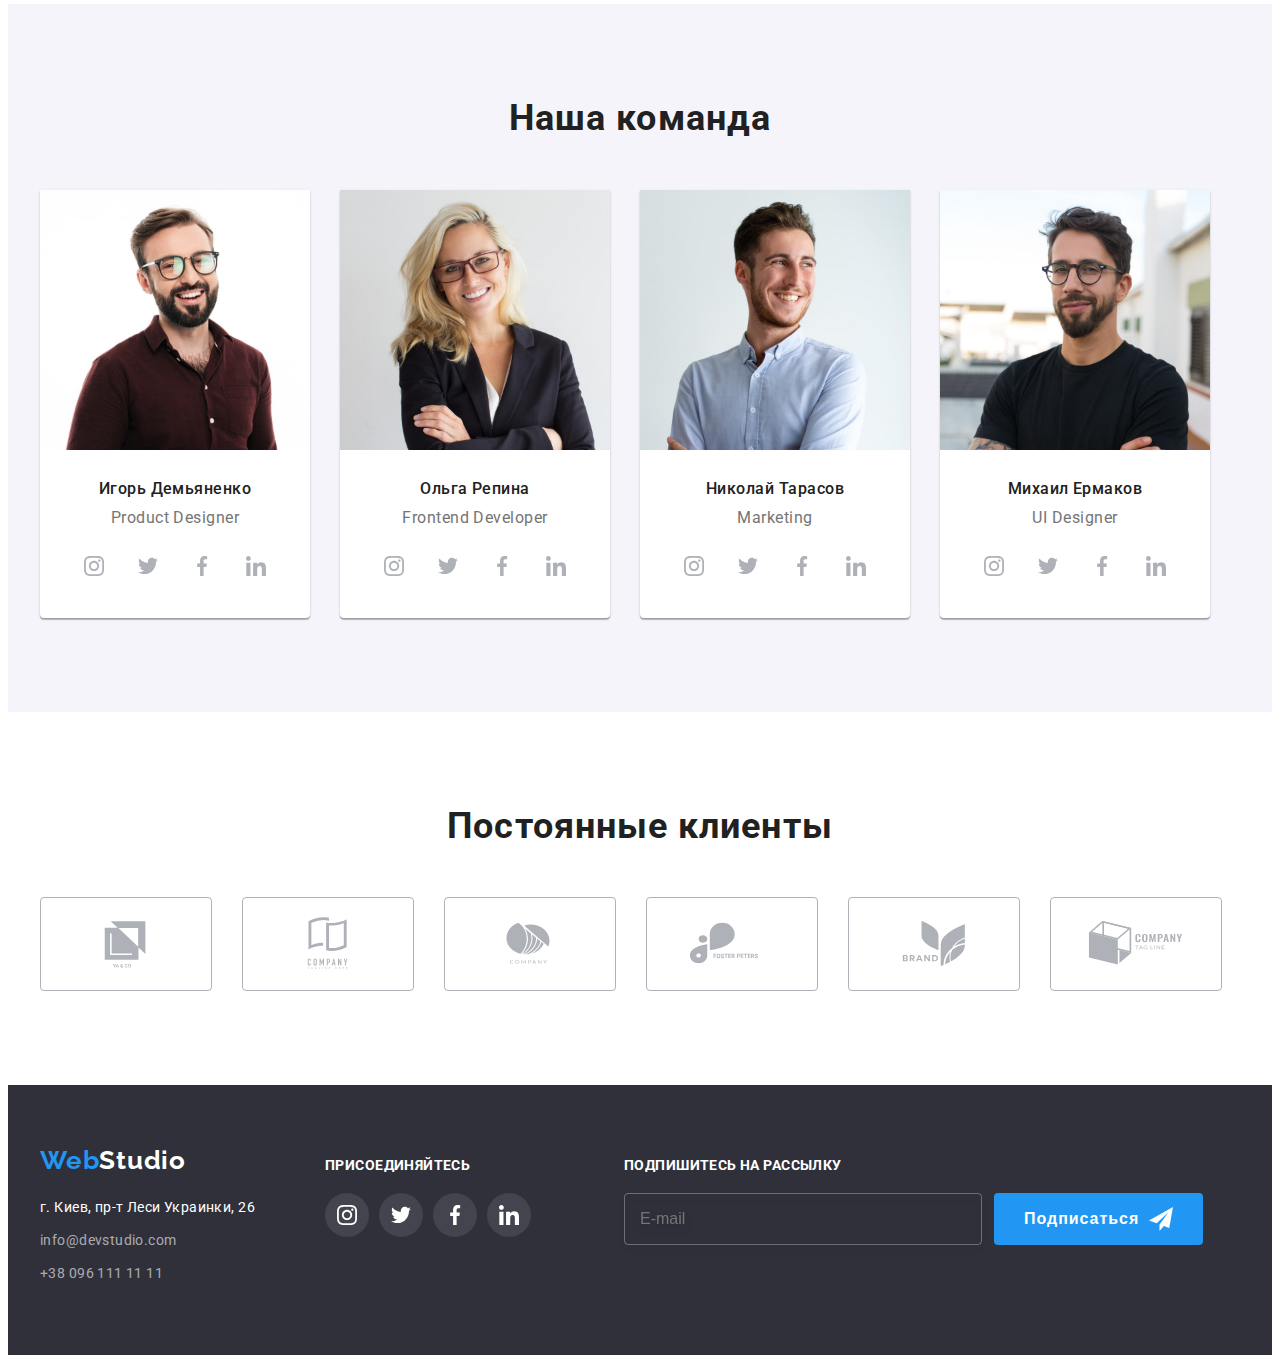
==== commit 13481705: "bem" ====
--- a/index.html
+++ b/index.html
@@ -15,20 +15,20 @@
 <body>
     <!--header-->
     <header class="header">
-        <div class="container header-container">
-            <a class="link header-title" href="./index.html"><span class="header-title-web">Web</span>Studio</a>
-        <nav class="header-nav">
-            <ul class="list header-list">
-                <li class="header-item"><a class="link header-link current" href="./index.html"><span class="header-title-highlight">Студия</span></a></li>
-                <li class="header-item"><a class="link header-link " href="./portfolio.html">Портфолио</a></li>
-                <li class="header-item"><a class="link header-link " href="">Контакты</a></li>    
+        <div class="container header__container">
+            <a class="logo header--logo link" href="./index.html"><span class="logo__title-web">Web</span>Studio</a>
+        <nav class="site-nav">
+            <ul class="list site-list">
+                <li class="site-list__item"><a class="link site-list__link site-list__current" href="./index.html"><span class="site-list__highlight">Студия</span></a></li>
+                <li class="site-list__item"><a class="link site-list__link " href="./portfolio.html">Портфолио</a></li>
+                <li class="site-list__item"><a class="link site-list__link " href="">Контакты</a></li>    
             </ul>
         </nav>
-        <div class="header-connect">
-        <ul class="list header-list">
+        <div class="connect">
+        <ul class="list connect-list">
             <li>
-                <a class="link header-email" href="mailto:info@devstudio.com">
-                    <svg class="tel-icon" width="16" height="12">
+                <a class="link connect-list__email" href="mailto:info@devstudio.com">
+                    <svg class="connect-list__icon" width="16" height="12">
                         <use href="./images/icons.svg#icon-envelope">
                         </use>
                     </svg>
@@ -36,10 +36,10 @@
                 </a>
             </li>
         </ul>
-        <ul class="list header-list">    
+        <ul class="list connect-list">    
             <li>
-                <a class="link header-tel" href="tel:+380961111111">
-                    <svg class="tel-icon" width="10" height="16">
+                <a class="link connect-list__tel" href="tel:+380961111111">
+                    <svg class="connect-list__icon" width="10" height="16">
                         <use href="./images/icons.svg#icon-smartphone">
                         </use>
                     </svg>
@@ -51,62 +51,62 @@
     </header>
     <main>
         <!--solutions-->
-        <section class="solutions bg">
+        <section class="solutions">
             <div class="container">
-                <h1 class="solutions-title">Эффективные решения для вашего бизнеса</h1>
-                <button type="button" class="solutions-btn" data-modal-open>Заказать услугу</button>
+                <h1 class="solutions__title">Эффективные решения для вашего бизнеса</h1>
+                <button type="button" class="solutions__btn" data-modal-open>Заказать услугу</button>
             </div>  
         </section>
 
         <!--about-->
         <section class="about">
-            <div class="container about-container">
+            <div class="container about__container">
             <ul class="list about-list">
-                <li class="about-item">
-                    <div class="about-frame-icon">
-                        <svg class="about-icon" width="70" height="70">
+                <li class="about-list__item">
+                    <div class="about-list__frame-icon">
+                        <svg class="about-list__icon" width="70" height="70">
                             <use href="./images/icons.svg#icon-satelite">
                             </use>
                         </svg>
                     </div>
-                    <h3 class="about-title">Внимание к деталям</h3>
-                    <p class="about-text">Идейные соображения, а также начало повседневной работы по формированию позиции.</p>
+                    <h3 class="about-list__title">Внимание к деталям</h3>
+                    <p class="about-list__text">Идейные сabout-list__ения, а также начало повседневной работы по формированию позиции.</p>
                 </li>
             </ul>
             <ul class="list about-list">
-                <li class="about-item">
-                    <div class="about-frame-icon">
-                        <svg class="about-icon" width="70" height="70">
+                <li class="about-list__item">
+                    <div class="about-list__frame-icon">
+                        <svg class="about-list__icon" width="70" height="70">
                             <use href="./images/icons.svg#icon-clock">
                             </use>
                         </svg>
                     </div>
-                    <h3 class="about-title">Пунктуальность</h3>
-                    <p class="about-text">Задача организации, в особенности же рамки и место обучения кадров влечет за собой.</p>
+                    <h3 class="about-list__title">Пунктуальность</h3>
+                    <p class="about-list__text">Задача организации, в особенности же рамки и место обучения кадров влечет за собой.</p>
                 </li>
             </ul>
             <ul class="list about-list">
-                <li class="about-item">
-                    <div class="about-frame-icon">
-                        <svg class="about-icon" width="70" height="70">
+                <li class="about-list__item">
+                    <div class="about-list__frame-icon">
+                        <svg class="about-list__icon" width="70" height="70">
                             <use href="./images/icons.svg#icon-diagram">
                             </use>
                         </svg>
                     </div>
-                    <h3 class="about-title">Планирование</h3>
-                    <p class="about-text">Равным образом консультация с широким активом в значительной степени обуславливает.</p>
+                    <h3 class="about-list__title">Планирование</h3>
+                    <p class="about-list__text">Равным образом консультация с широким активом в значительной степени обуславливает.</p>
                 </li>
             </ul>
             <ul class="list about-list">
-                <li class="about-item">
-                    <div class="about-frame-icon">
-                        <svg class="about-icon" width="70" height="70">
+                <li class="about__item">
+                    <div class="about-list__frame-icon">
+                        <svg class="about-list__icon" width="70" height="70">
                             <use href="./images/icons.svg#icon-astronaut    ">
                             </use>
                         </svg>
                     </div>
-                    <h3 class="about-title">Современные технологии</h3>
-                    <p class="about-text">Значимость этих проблем настолько очевидна, что реализация плановых заданий.</p>
+                    <h3 class="about-list__title">Современные технологии</h3>
+                    <p class="about-list__text">Значимость этих проблем настолько очевидна, что реализация плановых заданий.</p>
                 </li>
             </ul>
             </div>
@@ -115,24 +115,24 @@
         <!--after-about(section 3)-->
         <section class="after-about">
             <div class="container">
-            <h2 class="after-about-title">Чем мы занимаемся</h2>
+            <h2 class="after-about__title">Чем мы занимаемся</h2>
             <ul class="list after-about-list">
-                <li class="after-about-item">
-                    <div class="after-about-wrap">
+                <li class="after-about-list__item">
+                    <div class="after-about-list__wrap">
                     <img src="./images/section3-img-1.jpg" alt="печатает на клавиатуре" width="370">
-                    <p class="after-about-text">Десктопные приложения</p>
-                    </div>
-                </li>
-                <li class="after-about-item">
-                    <div class="after-about-wrap">
+                    <p class="after-about-list__text">Десктопные приложения</p>
+                    </div>
+                </li>
+                <li class="after-about-list__item">
+                    <div class="after-about-list__wrap">
                     <img src="./images/section3-img-2.jpg" alt="подбирает дизайн приложения" width="370">
-                    <p class="after-about-text">Мобильные приложения</p>
-                    </div>
-                </li>
-                <li class="after-about-item">
-                    <div class="after-about-wrap">
+                    <p class="after-about-list__text">Мобильные приложения</p>
+                    </div>
+                </li>
+                <li class="after-about-list__item">
+                    <div class="after-about-list__wrap">
                     <img src="./images/section3-img-3.jpg" alt="планшет" width="370">
-                    <p class="after-about-text">Дизайнерские решения</p>
+                    <p class="after-about-list__text">Дизайнерские решения</p>
                     </div>
                 </li>
             </ul>
@@ -141,50 +141,50 @@
 
         <!--team-->
         <section class="team">
-            <div class="container team-container">
-            <h2 class="team-title">Наша команда</h2>
+            <div class="container team__container">
+            <h2 class="team__title">Наша команда</h2>
             <ul class="list team-list">
-                <li class="team-card">
+                <li class="team-list__card">
                     <img src="./images/section4-img-1.jpg" alt="Игорь Демьяненко" width="270">
-                    <div class="team-text">
-                    <h3 class="teammate-title">Игорь Демьяненко</h3>
-                    <p class="teammate-position" lang="en">Product Designer</p>
-                    <ul class="teammate-social-list list">
-                            <li class="teammate-social-item">
+                    <div class="team-list__text">
+                    <h3 class="team-list__title">Игорь Демьяненко</h3>
+                    <p class="team-list__position" lang="en">Product Designer</p>
+                    <ul class="team-list__social-list socials list">
+                            <li class="socials__item">
                                 <a 
                                     href="" 
-                                    class="teammate-social-link">
-                                    <svg class="teammate-social-icon" width="20" height="20">
+                                    class="socials__link">
+                                    <svg class="socials__icon" width="20" height="20">
                                         <use href="./images/icons.svg#icon-instagram">
                                         </use>
                                     </svg>
                                 </a>
                             </li>
-                            <li class="teammate-social-item">
+                            <li class="socials__item">
                                 <a 
                                     href="" 
-                                    class="teammate-social-link">
-                                    <svg class="teammate-social-icon" width="20" height="20">
+                                    class="socials__link">
+                                    <svg class="socials__icon" width="20" height="20">
                                         <use href="./images/icons.svg#icon-twitter">
                                         </use>
                                     </svg>
                                 </a>
                             </li>
-                            <li class="teammate-social-item">
+                            <li class="socials__item">
                                 <a 
                                     href="" 
-                                    class="teammate-social-link">
-                                    <svg class="teammate-social-icon" width="20" height="20">
+                                    class="socials__link">
+                                    <svg class="socials__icon" width="20" height="20">
                                         <use href="./images/icons.svg#icon-facebook">
                                         </use>
                                     </svg>
                                 </a>
                             </li>
-                            <li class="teammate-social-item">
+                            <li class="socials__item">
                                 <a 
                                     href="" 
-                                    class="teammate-social-link">
-                                    <svg class="teammate-social-icon" width="20" height="20">
+                                    class="socials__link">
+                                    <svg class="socials__icon" width="20" height="20">
                                         <use href="./images/icons.svg#icon-linkedin">
                                         </use>
                                     </svg>
@@ -193,47 +193,47 @@
                     </ul>
                     </div>
                 </li>
-                <li class="team-card">
+                <li class="team-list__card">
                     <img src="./images/section4-img-2.jpg" alt="Ольга Репина" width="270">
-                    <div class="team-text">
-                    <h3 class="teammate-title">Ольга Репина</h3>
-                    <p class="teammate-position" lang="en">Frontend Developer</p>
-                    <ul class="teammate-social-list list">
-                        <li class="teammate-social-item">
-                            <a 
-                                href="" 
-                                class="teammate-social-link">
-                                <svg class="teammate-social-icon" width="20" height="20">
+                    <div class="team-list__text">
+                    <h3 class="team-list__title">Ольга Репина</h3>
+                    <p class="team-list__position" lang="en">Frontend Developer</p>
+                    <ul class="team-list__social-list socials list">
+                        <li class="socials__item">
+                            <a 
+                                href="" 
+                                class="socials__link">
+                                <svg class="socials__icon" width="20" height="20">
                                     <use href="./images/icons.svg#icon-instagram">
                                     </use>
                                 </svg>
                             </a>
                         </li>
-                        <li class="teammate-social-item">
-                            <a 
-                                href="" 
-                                class="teammate-social-link">
-                                <svg class="teammate-social-icon" width="20" height="20">
+                        <li class="socials__item">
+                            <a 
+                                href="" 
+                                class="socials__link">
+                                <svg class="socials__icon" width="20" height="20">
                                     <use href="./images/icons.svg#icon-twitter">
                                     </use>
                                 </svg>
                             </a>
                         </li>
-                        <li class="teammate-social-item">
-                            <a 
-                                href="" 
-                                class="teammate-social-link">
-                                <svg class="teammate-social-icon" width="20" height="20">
+                        <li class="socials__item">
+                            <a 
+                                href="" 
+                                class="socials__link">
+                                <svg class="socials__icon" width="20" height="20">
                                     <use href="./images/icons.svg#icon-facebook">
                                     </use>
                                 </svg>
                             </a>
                         </li>
-                        <li class="teammate-social-item">
-                            <a 
-                                href="" 
-                                class="teammate-social-link">
-                                <svg class="teammate-social-icon" width="20" height="20">
+                        <li class="socials__item">
+                            <a 
+                                href="" 
+                                class="socials__link">
+                                <svg class="socials__icon" width="20" height="20">
                                     <use href="./images/icons.svg#icon-linkedin">
                                     </use>
                                 </svg>
@@ -242,47 +242,47 @@
                 </ul>
                     </div>
                 </li>
-                <li class="team-card">
+                <li class="team-list__card">
                     <img src="./images/section4-img-3.jpg" alt="Николай Тарасов" width="270">
-                    <div class="team-text">
-                    <h3 class="teammate-title">Николай Тарасов</h3>
-                    <p class="teammate-position" lang="en">Marketing</p>
-                    <ul class="teammate-social-list list">
-                        <li class="teammate-social-item">
-                            <a 
-                                href="" 
-                                class="teammate-social-link">
-                                <svg class="teammate-social-icon" width="20" height="20">
+                    <div class="team-list__text">
+                    <h3 class="team-list__title">Николай Тарасов</h3>
+                    <p class="team-list__position" lang="en">Marketing</p>
+                    <ul class="team-list__social-list socials list">
+                        <li class="socials__item">
+                            <a 
+                                href="" 
+                                class="socials__link">
+                                <svg class="socials__icon" width="20" height="20">
                                     <use href="./images/icons.svg#icon-instagram">
                                     </use>
                                 </svg>
                             </a>
                         </li>
-                        <li class="teammate-social-item">
-                            <a 
-                                href="" 
-                                class="teammate-social-link">
-                                <svg class="teammate-social-icon" width="20" height="20">
+                        <li class="socials__item">
+                            <a 
+                                href="" 
+                                class="socials__link">
+                                <svg class="socials__icon" width="20" height="20">
                                     <use href="./images/icons.svg#icon-twitter">
                                     </use>
                                 </svg>
                             </a>
                         </li>
-                        <li class="teammate-social-item">
-                            <a 
-                                href="" 
-                                class="teammate-social-link">
-                                <svg class="teammate-social-icon" width="20" height="20">
+                        <li class="socials__item">
+                            <a 
+                                href="" 
+                                class="socials__link">
+                                <svg class="socials__icon" width="20" height="20">
                                     <use href="./images/icons.svg#icon-facebook">
                                     </use>
                                 </svg>
                             </a>
                         </li>
-                        <li class="teammate-social-item">
-                            <a 
-                                href="" 
-                                class="teammate-social-link">
-                                <svg class="teammate-social-icon" width="20" height="20">
+                        <li class="socials__item">
+                            <a 
+                                href="" 
+                                class="socials__link">
+                                <svg class="socials__icon" width="20" height="20">
                                     <use href="./images/icons.svg#icon-linkedin">
                                     </use>
                                 </svg>
@@ -291,47 +291,47 @@
                 </ul>
                     </div>
                 </li>
-                <li class="team-card">
+                <li class="team-list__card">
                     <img src="./images/section4-img-4.jpg" alt="Николай Тарасов" width="270">
-                    <div class="team-text">
-                    <h3 class="teammate-title">Михаил Ермаков</h3>
-                    <p class="teammate-position" lang="en">UI Designer</p>
-                    <ul class="teammate-social-list list">
-                        <li class="teammate-social-item">
-                            <a 
-                                href="" 
-                                class="teammate-social-link">
-                                <svg class="teammate-social-icon" width="20" height="20">
+                    <div class="team-list__text">
+                    <h3 class="team-list__title">Михаил Ермаков</h3>
+                    <p class="team-list__position" lang="en">UI Designer</p>
+                    <ul class="team-list__social-list socials list">
+                        <li class="socials__item">
+                            <a 
+                                href="" 
+                                class="socials__link">
+                                <svg class="socials__icon" width="20" height="20">
                                     <use href="./images/icons.svg#icon-instagram">
                                     </use>
                                 </svg>
                             </a>
                         </li>
-                        <li class="teammate-social-item">
-                            <a 
-                                href="" 
-                                class="teammate-social-link">
-                                <svg class="teammate-social-icon" width="20" height="20">
+                        <li class="socials__item">
+                            <a 
+                                href="" 
+                                class="socials__link">
+                                <svg class="socials__icon" width="20" height="20">
                                     <use href="./images/icons.svg#icon-twitter">
                                     </use>
                                 </svg>
                             </a>
                         </li>
-                        <li class="teammate-social-item">
-                            <a 
-                                href="" 
-                                class="teammate-social-link">
-                                <svg class="teammate-social-icon" width="20" height="20">
+                        <li class="socials__item">
+                            <a 
+                                href="" 
+                                class="socials__link">
+                                <svg class="socials__icon" width="20" height="20">
                                     <use href="./images/icons.svg#icon-facebook">
                                     </use>
                                 </svg>
                             </a>
                         </li>
-                        <li class="teammate-social-item">
-                            <a 
-                                href="" 
-                                class="teammate-social-link">
-                                <svg class="teammate-social-icon" width="20" height="20">
+                        <li class="socials__item">
+                            <a 
+                                href="" 
+                                class="socials__link">
+                                <svg class="socials__icon" width="20" height="20">
                                     <use href="./images/icons.svg#icon-linkedin">
                                     </use>
                                 </svg>
@@ -346,65 +346,65 @@
         <!--CLIENTS-->
 
         <section class="client">
-            <div class="container client-container">
-                <p class="client-title">Постоянные клиенты</p>
+            <div class="container client__container">
+                <p class="client__title">Постоянные клиенты</p>
                 
                 <ul class="client-list list">
-                    <li class="client-item">
+                    <li class="client-list__item">
                         <a 
                                 href="" 
-                                class="client-link">
-                                <svg class="client-icon" width="106" height="60">
+                                class="client-list__link">
+                                <svg class="client-list__icon" width="106" height="60">
                                     <use href="./images/icons.svg#icon-logo-1">
                                     </use>
                                 </svg>
                             </a>
                     </li>
-                    <li class="client-item">
+                    <li class="client-list__item">
                         <a 
                                 href="" 
-                                class="client-link">
-                                <svg class="client-icon" width="106" height="60">
+                                class="client-list__link">
+                                <svg class="client-list__icon" width="106" height="60">
                                     <use href="./images/icons.svg#icon-logo-2">
                                     </use>
                                 </svg>
                             </a>
                     </li>
-                    <li class="client-item">
+                    <li class="client-list__item">
                         <a 
                                 href="" 
-                                class="client-link">
-                                <svg class="client-icon" width="106" height="60">
+                                class="client-list__link">
+                                <svg class="client-list__icon" width="106" height="60">
                                     <use href="./images/icons.svg#icon-logo-3">
                                     </use>
                                 </svg>
                             </a>
                     </li>
-                    <li class="client-item">
+                    <li class="client-list__item">
                         <a 
                                 href="" 
-                                class="client-link">
-                                <svg class="client-icon" width="106" height="60">
+                                class="client-list__link">
+                                <svg class="client-list__icon" width="106" height="60">
                                     <use href="./images/icons.svg#icon-logo-4">
                                     </use>
                                 </svg>
                             </a>
                     </li>
-                    <li class="client-item">
+                    <li class="client-list__item">
                         <a 
                                 href="" 
-                                class="client-link">
-                                <svg class="client-icon" width="106" height="60">
+                                class="client-list__link">
+                                <svg class="client-list__icon" width="106" height="60">
                                     <use href="./images/icons.svg#icon-logo-5">
                                     </use>
                                 </svg>
                             </a>
                     </li>
-                    <li class="client-item">
+                    <li class="client-list__item">
                         <a 
                                 href="" 
-                                class="client-link">
-                                <svg class="client-icon" width="106" height="60" >
+                                class="client-list__link">
+                                <svg class="client-list__icon" width="106" height="60" >
                                     <use href="./images/icons.svg#icon-logo-6">
                                     </use>
                                 </svg>
@@ -417,55 +417,55 @@
     </main>
     <!--footer-->
     <footer class="footer">
-    <div class="container footer-container">
-        <div class="footer-left-container">
-        <a class="link footer-title" href="./index.html"><span class="footer-title-web">Web</span>Studio</a>
-        <address class="address">
-            <ul class="list footer-list">
-                <li><a class="link footer-addres" href="https://goo.gl/maps/zj1c1hvUwoy9DRRDA" target="_blank">г. Киев, пр-т Леси Украинки, 26</a></li>
-                <li><a class="link footer-email" href="mailto:info@devstudio.com">info@devstudio.com</a></li>
-                <li><a class="link footer-tel" href="tel:+380961111111">+38 096 111 11 11</a></li>
+    <div class="container footer__container">
+        <div class="footer-contacts">
+        <a class="link logo footer--logo" href="./index.html"><span class="logo__title-web">Web</span>Studio</a>
+        <address class="info info__footer-contacts">
+            <ul class="list info-list">
+                <li><a class="link info-list__addres" href="https://goo.gl/maps/zj1c1hvUwoy9DRRDA" target="_blank">г. Киев, пр-т Леси Украинки, 26</a></li>
+                <li><a class="link info-list__email" href="mailto:info@devstudio.com">info@devstudio.com</a></li>
+                <li><a class="link info-list__tel" href="tel:+380961111111">+38 096 111 11 11</a></li>
             </ul>
         </address>
         </div>
-        <div class="footer-right-container">
-            <p class="footer-title-right">Присоединяйтесь</p>
-            <ul class="footer-social-list list">
-                <li class="footer-social-item">
+        <div class="footer__socials-container footer-socials">
+            <p class="footer__title">Присоединяйтесь</p>
+            <ul class="footer-socials-list list">
+                <li class="socials__item">
                     <a 
                         href="" 
-                        class="footer-social-link link">
-                        <svg class="footer-social-icon" width="20" height="20">
+                        class="socials__link--footer link">
+                        <svg class="socials__icon--footer" width="20" height="20">
                             <use href="./images/icons.svg#icon-instagram">
                             </use>
                         </svg>
                     </a>
                 </li>
-                <li class="footer-social-item">
+                <li class="socials__item">
                     <a 
                         href="" 
-                        class="footer-social-link">
-                        <svg class="footer-social-icon" width="20" height="20">
+                        class="socials__link--footer link">
+                        <svg class="socials__icon--footer" width="20" height="20">
                             <use href="./images/icons.svg#icon-twitter">
                             </use>
                         </svg>
                     </a>
                 </li>
-                <li class="footer-social-item">
+                <li class="socials__item">
                     <a 
                         href="" 
-                        class="footer-social-link">
-                        <svg class="footer-social-icon" width="20" height="20">
+                        class="socials__link--footer link">
+                        <svg class="socials__icon--footer" width="20" height="20">
                             <use href="./images/icons.svg#icon-facebook">
                             </use>
                         </svg>
                     </a>
                 </li>
-                <li class="footer-social-item">
+                <li class="socials__item">
                     <a 
                         href="" 
-                        class="footer-social-link">
-                        <svg class="footer-social-icon" width="20" height="20">
+                        class="socials__link--footer link">
+                        <svg class="socials__icon--footer" width="20" height="20">
                             <use href="./images/icons.svg#icon-linkedin">
                             </use>
                         </svg>
@@ -474,15 +474,15 @@
         </ul>
         </div>
         <div class="subscribe">
-            <p class="subscribe-text">Подпишитесь на рассылку</p>
-            <form class="form-subscribe">
+            <p class="footer__title">Подпишитесь на рассылку</p>
+            <form class="form-subscribe form-subscribe__container">
                 <label for="user-email"></label>
         
-                <input type="email" name="user-email" id="user-email" class="form-subscribe-input" required
+                <input type="email" name="user-email" id="user-email" class="form-subscribe__input" required
                     placeholder="E-mail">
                     
                 <button type="submit" class="subscribe-btn">Подписаться
-                    <span class="subscribe-btn-icon">
+                    <span class="subscribe-btn__icon">
                         <svg width="24" height="24">
                             <use href="./images/icons.svg#icon-icon-icon-send"></use>
                         </svg>
@@ -493,6 +493,8 @@
         </div>
     </div>
     </footer>
+
+    <!-- MODAL -->
     <div class="backdrop is-hidden" data-modal>
         <div class="modal">
             <button type="button" class="modal-btn-close" data-modal-close>
--- a/css/main.min.css
+++ b/css/main.min.css
@@ -1,2 +1,2 @@
-:root{--accent-color: #2196F3;--first-title-color: #fff;--second-title-color: #212121;--main-icon-color: #757575}p,h1,h2,h3,h4,h5,h6{margin:0}ul{margin:0;padding:0}button{cursor:pointer}img{display:block}body{font-family:"Roboto", sans-serif}.list{list-style:none}.link{text-decoration:none}.container{width:1200px;padding-left:15px;padding-right:15px;margin:0 auto}.backdrop{position:fixed;top:0;width:100vw;height:100vh;background-color:rgba(0,0,0,0.2);transition:opacity 250ms, visibility 250ms}.modal{width:528px;min-height:581px;background-color:#ffffff;border-radius:4px;box-shadow:0px 1px 3px rgba(0,0,0,0.12),0px 1px 1px rgba(0,0,0,0.14),0px 2px 1px rgba(0,0,0,0.2);position:absolute;top:50%;left:50%;transform:translate(-50%, -50%)}.modal-btn-close{width:30px;height:30px;border-radius:50%;background:#FFFFFF;border:1px solid rgba(0,0,0,0.1);box-sizing:border-box;display:flex;align-items:center;justify-content:center;position:absolute;top:8px;right:8px}.modal-btn-close:hover,.modal-btn-close:focus{fill:var(--accent-color);transition:fill 250ms cubic-bezier(0.4, 0, 0.2, 1)}.is-hidden{opacity:0;pointer-events:none;visibility:hidden}.backdrop{position:fixed;top:0;left:0;right:0;bottom:0;z-index:100;background-color:rgba(0,0,0,0.2);transition:opacity 500ms linear, visibility 500ms linear}.modal{position:absolute;top:50%;left:50%;transform:translate(-50%, -50%);width:528px;background-color:#ffffff;padding:40px;box-shadow:0px 1px 3px rgba(0,0,0,0.12),0px 1px 1px rgba(0,0,0,0.14),0px 2px 1px rgba(0,0,0,0.2);border-radius:4px}.close-btn{position:absolute;top:8px;right:8px;width:30px;height:30px;border-radius:50%;border:1px solid rgba(0,0,0,0.1);background-color:transparent;cursor:pointer;padding:0}.close-btn:hover{fill:var(--accent-color);transition:fill 250ms cubic-bezier(0.4, 0, 0.2, 1)}.is-hidden{opacity:0;visibility:hidden;pointer-events:none}.modal-form{display:flex;flex-direction:column}.modal-form-head{font-weight:700;font-size:20px;line-height:1.15;text-align:center;margin-bottom:12px}.modal-form-field{font-size:12px;line-height:1.17;letter-spacing:0.01em;color:var(--main-icon-color);margin-bottom:10px}.modal-form-input-wrapper{position:relative;display:block;margin-top:4px}.modal-form-input{font-size:16px;width:100%;height:40px;border:1px solid rgba(33,33,33,0.2);border-radius:4px;padding-left:42px;transition:border-color 250ms linear}.modal-form-input:focus{border-color:var(--accent-color);outline:none}.modal-form-input:focus+.modal-form-icon{fill:var(--accent-color)}.modal-form-icon{position:absolute;top:50%;left:14px;transform:translateY(-50%);display:block;fill:var(--header-color);transition:fill 250ms linear}.modal-form-message{font-size:12px;line-height:1.17;letter-spacing:0.01em;width:100%;height:120px;resize:none;border:1px solid rgba(33,33,33,0.2);border-radius:4px;margin-top:4px;padding:12px 16px;transition:border-color 250ms linear}.modal-form-message:focus{outline:none;border-color:var(--accent-color)}.modal-form-message::placeholder{color:rgba(117,117,117,0.5)}.modal-form-policy-label{display:flex;align-items:center;font-size:14px;line-height:1.7;color:var(--main-icon-color);margin-bottom:30px}.modal-form-policy-link{color:var(--accent-color);text-decoration:underline}.modal-form-checkbox-icon{display:inline-block;width:16px;height:16px;border:2px solid #212121;cursor:pointer;margin-right:10px;border-radius:20%}.modal-form-checkbox:checked+.modal-form-checkbox-icon{fill:var(--first-title-color);background-image:url("../images/check.svg");background-size:cover;background-color:var(--accent-color);border-color:var(--accent-color)}.subscribe-btn-icon{display:flex;margin-left:10px}.modal-form-btn{background-color:var(--accent-color);color:var(--first-title-color);font-family:inherit;font-weight:700;font-size:16px;line-height:1.87;display:flex;align-items:center;text-align:center;letter-spacing:0.06em;padding:10px 55px;border-radius:4px;margin:0 auto;border:1px solid transparent;min-width:200px;min-height:50px}.modal-form-btn:hover,.modal-form-btn:focus{fill:var(--first-title-color);color:var(--first-title-color);box-shadow:0px 4px 4px rgba(0,0,0,0.15);transition:color 250ms cubic-bezier(0.4, 0, 0.2, 1),background-color 250ms cubic-bezier(0.4, 0, 0.2, 1),box-shadow 250ms cubic-bezier(0.4, 0, 0.2, 1)}.solutions-btn{font-family:inherit;font-weight:700;background-color:var(--accent-color);font-size:16px;line-height:1.875;text-align:center;letter-spacing:0.06em;color:var(--first-title-color);background:#2196F3;border-color:transparent;border-radius:4px;min-width:200px;min-height:50px;margin-right:500px;margin-left:500px}.solutions-btn:hover,.solutions-btn:focus{background:#2196F3;box-shadow:0px 4px 4px rgba(0,0,0,0.15);border-radius:4px}.header-container{display:flex;align-items:center}.header-list{display:flex;justify-content:center;align-content:center}.header-connect{margin-left:auto;display:flex}.header-item:not(:last-child){margin-right:52px}.header{padding-top:24px;padding-bottom:25px;border-bottom:1px solid #ECECEC}.header-title-highlight{color:var(--accent-color)}.header-link{font-family:"Roboto";font-weight:500;font-size:14px;line-height:1.14;letter-spacing:0.02em;color:var(--second-title-color);padding-top:32px;padding-bottom:32px;transition:color 250ms cubic-bezier(0.4, 0, 0.2, 1)}.header-link:hover,.header-link:focus{color:var(--accent-color);fill:var(--accent-color)}.header-email{font-family:inherit;font-weight:500;font-size:14px;line-height:1.14;letter-spacing:0.02em;color:var(--main-icon-color);margin-right:50px;transition:color 250ms cubic-bezier(0.4, 0, 0.2, 1),fill 250ms cubic-bezier(0.4, 0, 0.2, 1)}.header-email:hover,.header-email:focus{color:var(--accent-color);fill:var(--accent-color)}.header-tel{font-family:inherit;font-weight:500;font-size:14px;line-height:1.14;letter-spacing:0.02em;color:var(--main-icon-color);display:flex;align-content:center;justify-content:center;transition:color 250ms cubic-bezier(0.4, 0, 0.2, 1),fill 250ms cubic-bezier(0.4, 0, 0.2, 1)}.header-tel:hover,.header-tel:focus{color:var(--accent-color);fill:var(--accent-color)}.tel-icon{margin-right:10px}.header-title{font-family:"Raleway", sans-serif;font-weight:700;font-size:26px;line-height:1.19;letter-spacing:0.03em;color:#000000;margin-right:93px}.header-title-web{color:var(--accent-color)}.current{color:var(--accent-color);position:relative}.current::after{content:"";width:100%;height:4px;border-radius:2px;position:absolute;background-color:var(--accent-color);left:0;bottom:0}.solutions-title{font-weight:900;font-size:44px;line-height:1.36;letter-spacing:0.06em;text-transform:uppercase;color:var(--first-title-color);padding-bottom:30px;width:696px;text-align:center;margin-left:252px;margin-right:252px}.solutions{background-color:#2F303A;padding-top:200px;padding-bottom:200px;background-image:linear-gradient(rgba(47,48,58,0.4), rgba(47,48,58,0.4)),url(../images/bg-img.jpg);background-repeat:no-repeat;background-position:center;background-size:cover;flex-grow:1}.about-frame-icon{width:270px;height:120px;background-color:#F5F4FA;display:flex;border-radius:4px;margin-bottom:30px;justify-content:center;align-items:center}.about-list{display:flex;width:270px}.about-list:not(:last-child){margin-right:30px}.about{padding-top:94px;padding-bottom:94px}.about-container{display:flex}.about-title{font-weight:700;font-size:14px;line-height:1.14;letter-spacing:0.03em;text-transform:uppercase;color:var(--second-title-color);margin-bottom:10px}.about-text{font-size:14px;line-height:1.71;letter-spacing:0.03em;color:#757575}.after-about-list{display:flex}.after-about-item:not(:last-child){margin-right:30px}.after-about{padding-top:0px;padding-bottom:94px}.after-about-title{font-weight:700;font-size:36px;line-height:1.16;letter-spacing:0.03em;color:var(--second-title-color);margin-bottom:50px;text-align:center}.after-about-wrap{position:relative}.after-about-text{font-weight:700;font-size:14px;line-height:1.14;text-align:center;text-transform:uppercase;color:var(--first-title-color);padding-top:27px;padding-bottom:27px;position:absolute;bottom:0;left:0;width:100%;height:70px;background-color:rgba(47,48,58,0.8)}.teammate-social-list{display:flex;justify-content:center}.teammate-social-item+.teammate-social-item{margin-left:10px}.teammate-social-link{width:44px;height:44px;background-color:var(--first-title-color);display:flex;justify-content:center;align-items:center;border-radius:50%;transition:background-color 250ms cubic-bezier(0.4, 0, 0.2, 1)}.teammate-social-link:hover,.teammate-social-link:focus{background-color:var(--accent-color)}.teammate-social-link:hover .teammate-social-icon,.teammate-social-link:focus .teammate-social-icon{fill:var(--first-title-color)}.teammate-social-icon{fill:#AFB1B8;transition:fill 250ms cubic-bezier(0.4, 0, 0.2, 1)}.team-card{width:270px;background-color:var(--first-title-color);box-shadow:0px 1px 3px rgba(0,0,0,0.12),0px 1px 1px rgba(0,0,0,0.14),0px 2px 1px rgba(0,0,0,0.2);border-radius:0px 0px 4px 4px}.team-card:not(:last-child){margin-right:30px}.team-list{display:flex}.team{padding-top:94px;padding-bottom:94px;background-color:#F5F4FA}.team-text{padding-top:30px;padding-bottom:30px}.team-title{font-weight:700;font-size:36px;line-height:1.16;letter-spacing:0.03em;color:var(--second-title-color);text-align:center;margin-bottom:50px}.teammate-title{font-weight:500;font-size:16px;line-height:1.18;letter-spacing:0.03em;color:var(--second-title-color);text-align:center;margin-bottom:10px}.teammate-position{font-size:16px;line-height:1.18;letter-spacing:0.03em;color:var(--main-icon-color);text-align:center;margin-bottom:16px}.client{padding-top:94px;padding-bottom:94px}.client-title{font-weight:700;font-size:36px;line-height:1.16;letter-spacing:0.03em;color:var(--second-title-color);text-align:center;margin-bottom:50px}.client-link{width:170px;height:92px;background-color:unset;display:flex;justify-content:center;align-items:center;border:1px solid #AFB1B8;border-radius:4px;transition:border 250ms cubic-bezier(0.4, 0, 0.2, 1)}.client-link:hover,.client-link:focus{border:1px solid var(--accent-color)}.client-link:hover .client-icon,.client-link:focus .client-icon{fill:var(--accent-color)}.client-list{display:flex}.client-item+.client-item{margin-left:30px}.client-icon{fill:#AFB1B8;transition:fill 250ms cubic-bezier(0.4, 0, 0.2, 1)}.footer{background-color:#2F303A;padding-top:60px;padding-bottom:60px}.footer-social-item+.footer-social-item{margin-left:10px}.footer-title{font-family:"Raleway", sans-serif;font-weight:700;font-size:26px;line-height:1.19;letter-spacing:0.03em;color:var(--first-title-color);margin-bottom:20px}.footer-title-web{color:var(--accent-color)}.address{margin-top:20px}.footer-addres{font-family:inherit;font-size:14px;line-height:1.71;letter-spacing:0.03em;color:var(--first-title-color);margin-bottom:9px;font-style:normal;display:block;transition:color 250ms cubic-bezier(0.4, 0, 0.2, 1)}.footer-addres:hover,.footer-addres:focus{color:var(--accent-color)}.footer-email,.footer-tel{font-family:inherit;font-size:14px;line-height:1.71;letter-spacing:0.03em;color:rgba(255,255,255,0.6);margin-bottom:9px;font-style:normal;display:block;transition:color 250ms cubic-bezier(0.4, 0, 0.2, 1)}.footer-email:hover,.footer-email:focus,.footer-tel:hover,.footer-tel:focus{color:var(--accent-color)}.footer-tel{font-family:inherit;font-size:14px;line-height:1.71;letter-spacing:0.03em;color:rgba(255,255,255,0.6);font-style:normal;display:block;transition:color 250ms cubic-bezier(0.4, 0, 0.2, 1)}.footer-tel:hover,.footer-tel:focus{color:var(--accent-color)}.footer-container{display:flex}.footer-right-container{margin-left:70px;padding-top:12px}.footer-social-link:hover,.footer-social-link:focus{background-color:var(--accent-color)}.footer-social-icon{fill:var(--first-title-color)}.footer-social-link{width:44px;height:44px;background-color:#43444D;display:flex;justify-content:center;align-items:center;border-radius:50%;transition:background-color 250ms cubic-bezier(0.4, 0, 0.2, 1)}.footer-social-list{display:flex;justify-content:center}.footer-title-right{font-family:Roboto;font-weight:bold;font-size:14px;line-height:16px;letter-spacing:0.03em;text-transform:uppercase;color:var(--first-title-color);margin-bottom:20px}.subscribe{margin-left:93px;padding-top:12px}.form-subscribe{display:flex;margin-top:20px}.form-subscribe-input{min-width:358px;min-height:50px;border:1px solid rgba(255,255,255,0.3);box-sizing:border-box;filter:drop-shadow(0px 4px 4px rgba(0,0,0,0.15));border-radius:4px;font-size:16px;line-height:1.25px;display:flex;align-items:center;color:rgba(255,255,255,0.6);padding:15px;background-color:transparent;margin-right:12px}.subscribe-text{font-family:Roboto;font-weight:bold;font-size:14px;line-height:16px;letter-spacing:0.03em;text-transform:uppercase;color:var(--first-title-color);margin-bottom:20px}.subscribe-btn{background-color:var(--accent-color);color:var(--first-title-color);font-weight:700;font-size:16px;line-height:1.87;display:flex;align-items:center;text-align:center;letter-spacing:0.06em;padding:10px 29px;border-radius:4px;margin:0 auto;border:1px solid transparent;min-width:200px;min-height:50px}.subscribe-btn:hover,.subscribe-btn:focus{fill:var(--first-title-color);color:var(--first-title-color);box-shadow:0px 4px 4px rgba(0,0,0,0.15);transition:color 250ms cubic-bezier(0.4, 0, 0.2, 1),background-color 250ms cubic-bezier(0.4, 0, 0.2, 1),box-shadow 250ms cubic-bezier(0.4, 0, 0.2, 1)}.list-btn{display:flex;justify-content:center;margin-bottom:50px}.nav-btn{padding-top:94px;padding-bottom:94px}.portfolio-nav-btn{font-family:inherit;font-weight:500;font-size:16px;line-height:1.62;text-align:center;letter-spacing:0.03em;color:#212121;background:#f5f4fa;border-radius:4px;cursor:pointer;border-color:transparent;padding:6px 22px;transition:background-color 250ms cubic-bezier(0.4, 0, 0.2, 1),color 250ms cubic-bezier(0.4, 0, 0.2, 1)}.portfolio-nav-btn:focus,.portfolio-nav-btn:hover{font-weight:500;font-size:16px;line-height:1.62;text-align:center;letter-spacing:0.03em;color:var(--first-title-color);background-color:var(--accent-color);cursor:pointer}.list-btn-item:not(:last-child){margin-right:8px}.projects-list{display:flex;flex-wrap:wrap;margin-bottom:-30px;margin-left:-30px}.projects-item{width:calc(100% / 9 - 30);margin-bottom:30px;margin-left:30px;transition:box-shadow 250ms cubic-bezier(0.4, 0, 0.2, 1);width:370px}.projects-item:focus,.projects-item:hover{box-shadow:0px 1px 1px rgba(0,0,0,0.12),0px 4px 4px rgba(0,0,0,0.06),1px 4px 6px rgba(0,0,0,0.16);cursor:pointer}.projects-item:hover .projects-img-text{transform:translateY(0)}.projects-item-text{background:var(--first-title-color);border:1px solid var(--border-card-color);padding:20px 24px;border:1px solid #EEEEEE}.projects-title{font-weight:700;font-size:18px;line-height:2;letter-spacing:0.06em;color:var(--second-title-color);margin-bottom:4px}.projects-type{font-weight:normal;font-size:16px;line-height:1.875x;letter-spacing:0.03em;color:#757575}.projects-item-wrap{position:relative;overflow:hidden}.projects-img-text{position:absolute;top:0;left:0;background-color:rgba(33,150,243,0.9);color:var(--first-title-color);font-family:Roboto;font-size:18px;line-height:28px;letter-spacing:0.03em;padding:63px 24px;height:100%;width:100%;transform:translateY(100%);transition:transform 250ms cubic-bezier(0.4, 0, 0.2, 1)}
+:root{--accent-color: #2196F3;--first-title-color: #fff;--second-title-color: #212121;--main-icon-color: #757575}p,h1,h2,h3,h4,h5,h6{margin:0}ul{margin:0;padding:0}button{cursor:pointer}img{display:block}body{font-family:"Roboto", sans-serif}.list{list-style:none}.link{text-decoration:none}.container{width:1200px;padding-left:15px;padding-right:15px;margin:0 auto}.backdrop{position:fixed;top:0;width:100vw;height:100vh;background-color:rgba(0,0,0,0.2);transition:opacity 250ms, visibility 250ms}.modal{width:528px;min-height:581px;background-color:#ffffff;border-radius:4px;box-shadow:0px 1px 3px rgba(0,0,0,0.12),0px 1px 1px rgba(0,0,0,0.14),0px 2px 1px rgba(0,0,0,0.2);position:absolute;top:50%;left:50%;transform:translate(-50%, -50%)}.modal-btn-close{width:30px;height:30px;border-radius:50%;background:#FFFFFF;border:1px solid rgba(0,0,0,0.1);box-sizing:border-box;display:flex;align-items:center;justify-content:center;position:absolute;top:8px;right:8px}.modal-btn-close:hover,.modal-btn-close:focus{fill:var(--accent-color);transition:fill 250ms cubic-bezier(0.4, 0, 0.2, 1)}.is-hidden{opacity:0;pointer-events:none;visibility:hidden}.backdrop{position:fixed;top:0;left:0;right:0;bottom:0;z-index:100;background-color:rgba(0,0,0,0.2);transition:opacity 500ms linear, visibility 500ms linear}.modal{position:absolute;top:50%;left:50%;transform:translate(-50%, -50%);width:528px;background-color:#ffffff;padding:40px;box-shadow:0px 1px 3px rgba(0,0,0,0.12),0px 1px 1px rgba(0,0,0,0.14),0px 2px 1px rgba(0,0,0,0.2);border-radius:4px}.close-btn{position:absolute;top:8px;right:8px;width:30px;height:30px;border-radius:50%;border:1px solid rgba(0,0,0,0.1);background-color:transparent;cursor:pointer;padding:0}.close-btn:hover{fill:var(--accent-color);transition:fill 250ms cubic-bezier(0.4, 0, 0.2, 1)}.is-hidden{opacity:0;visibility:hidden;pointer-events:none}.modal-form{display:flex;flex-direction:column}.modal-form-head{font-weight:700;font-size:20px;line-height:1.15;text-align:center;margin-bottom:12px}.modal-form-field{font-size:12px;line-height:1.17;letter-spacing:0.01em;color:var(--main-icon-color);margin-bottom:10px}.modal-form-input-wrapper{position:relative;display:block;margin-top:4px}.modal-form-input{font-size:16px;width:100%;height:40px;border:1px solid rgba(33,33,33,0.2);border-radius:4px;padding-left:42px;transition:border-color 250ms linear}.modal-form-input:focus{border-color:var(--accent-color);outline:none}.modal-form-input:focus+.modal-form-icon{fill:var(--accent-color)}.modal-form-icon{position:absolute;top:50%;left:14px;transform:translateY(-50%);display:block;fill:var(--header-color);transition:fill 250ms linear}.modal-form-message{font-size:12px;line-height:1.17;letter-spacing:0.01em;width:100%;height:120px;resize:none;border:1px solid rgba(33,33,33,0.2);border-radius:4px;margin-top:4px;padding:12px 16px;transition:border-color 250ms linear}.modal-form-message:focus{outline:none;border-color:var(--accent-color)}.modal-form-message::placeholder{color:rgba(117,117,117,0.5)}.modal-form-policy-label{display:flex;align-items:center;font-size:14px;line-height:1.7;color:var(--main-icon-color);margin-bottom:30px}.modal-form-policy-link{color:var(--accent-color);text-decoration:underline}.modal-form-checkbox-icon{display:inline-block;width:16px;height:16px;border:2px solid #212121;cursor:pointer;margin-right:10px;border-radius:20%}.modal-form-checkbox:checked+.modal-form-checkbox-icon{fill:var(--first-title-color);background-image:url("../images/check.svg");background-size:cover;background-color:var(--accent-color);border-color:var(--accent-color)}.modal-form-btn{background-color:var(--accent-color);color:var(--first-title-color);font-family:inherit;font-weight:700;font-size:16px;line-height:1.87;display:flex;align-items:center;text-align:center;letter-spacing:0.06em;padding:10px 55px;border-radius:4px;margin:0 auto;border:1px solid transparent;min-width:200px;min-height:50px}.modal-form-btn:hover,.modal-form-btn:focus{fill:var(--first-title-color);color:var(--first-title-color);box-shadow:0px 4px 4px rgba(0,0,0,0.15);transition:color 250ms cubic-bezier(0.4, 0, 0.2, 1),background-color 250ms cubic-bezier(0.4, 0, 0.2, 1),box-shadow 250ms cubic-bezier(0.4, 0, 0.2, 1)}.solutions__btn{font-family:inherit;font-weight:700;background-color:var(--accent-color);font-size:16px;line-height:1.875;text-align:center;letter-spacing:0.06em;color:var(--first-title-color);background:#2196F3;border-color:transparent;border-radius:4px;min-width:200px;min-height:50px;margin-right:500px;margin-left:500px}.solutions__btn:hover,.solutions__btn:focus{background:#2196F3;box-shadow:0px 4px 4px rgba(0,0,0,0.15);border-radius:4px}.subscribe-btn{background-color:var(--accent-color);color:var(--first-title-color);font-weight:700;font-size:16px;line-height:1.87;display:flex;align-items:center;text-align:center;letter-spacing:0.06em;padding:10px 29px;border-radius:4px;margin:0 auto;border:1px solid transparent;min-width:200px;min-height:50px}.subscribe-btn:hover,.subscribe-btn:focus{fill:var(--first-title-color);color:var(--first-title-color);box-shadow:0px 4px 4px rgba(0,0,0,0.15);transition:color 250ms cubic-bezier(0.4, 0, 0.2, 1),background-color 250ms cubic-bezier(0.4, 0, 0.2, 1),box-shadow 250ms cubic-bezier(0.4, 0, 0.2, 1)}.subscribe-btn__icon{display:flex;margin-left:10px}.socials__item+.socials__item{margin-left:10px}.socials__link{width:44px;height:44px;background-color:var(--first-title-color);display:flex;justify-content:center;align-items:center;border-radius:50%;transition:background-color 250ms cubic-bezier(0.4, 0, 0.2, 1)}.socials__link:hover,.socials__link:focus{background-color:var(--accent-color)}.socials__link:hover .socials__icon,.socials__link:focus .socials__icon{fill:var(--first-title-color)}.socials__icon{fill:#AFB1B8;transition:fill 250ms cubic-bezier(0.4, 0, 0.2, 1)}.header__container{display:flex;align-items:center}.site-list{display:flex;justify-content:center;align-content:center}.connect{margin-left:auto;display:flex}.site-list__item:not(:last-child){margin-right:52px}.header{padding-top:24px;padding-bottom:25px;border-bottom:1px solid #ECECEC}.site-list__highlight{color:var(--accent-color)}.site-list__link{font-family:"Roboto";font-weight:500;font-size:14px;line-height:1.14;letter-spacing:0.02em;color:var(--second-title-color);padding-top:32px;padding-bottom:32px;transition:color 250ms cubic-bezier(0.4, 0, 0.2, 1)}.site-list__link:hover,.site-list__link:focus{color:var(--accent-color);fill:var(--accent-color)}.connect-list__email{font-family:inherit;font-weight:500;font-size:14px;line-height:1.14;letter-spacing:0.02em;color:var(--main-icon-color);margin-right:50px;transition:color 250ms cubic-bezier(0.4, 0, 0.2, 1),fill 250ms cubic-bezier(0.4, 0, 0.2, 1)}.connect-list__email:hover,.connect-list__email:focus{color:var(--accent-color);fill:var(--accent-color)}.connect-list__tel{font-family:inherit;font-weight:500;font-size:14px;line-height:1.14;letter-spacing:0.02em;color:var(--main-icon-color);display:flex;align-content:center;justify-content:center;transition:color 250ms cubic-bezier(0.4, 0, 0.2, 1),fill 250ms cubic-bezier(0.4, 0, 0.2, 1)}.connect-list__tel:hover,.connect-list__tel:focus{color:var(--accent-color);fill:var(--accent-color)}.connect-list__icon{margin-right:10px}.header--logo{font-family:"Raleway", sans-serif;font-weight:700;font-size:26px;line-height:1.19;letter-spacing:0.03em;color:#000000;margin-right:93px}.logo__title-web{color:var(--accent-color)}.site-list__current{color:var(--accent-color);position:relative}.site-list__current::after{content:"";width:100%;height:4px;border-radius:2px;position:absolute;background-color:var(--accent-color);left:0;bottom:0}.solutions__title{font-weight:900;font-size:44px;line-height:1.36;letter-spacing:0.06em;text-transform:uppercase;color:var(--first-title-color);padding-bottom:30px;width:696px;text-align:center;margin-left:252px;margin-right:252px}.solutions{background-color:#2F303A;padding-top:200px;padding-bottom:200px;background-image:linear-gradient(rgba(47,48,58,0.4), rgba(47,48,58,0.4)),url(../images/bg-img.jpg);background-repeat:no-repeat;background-position:center;background-size:cover;flex-grow:1}.about-list__frame-icon{width:270px;height:120px;background-color:#F5F4FA;display:flex;border-radius:4px;margin-bottom:30px;justify-content:center;align-items:center}.about-list{width:270px}.about-list:not(:last-child){margin-right:30px}.about{padding-top:94px;padding-bottom:94px}.about__container{display:flex}.about-list__title{font-weight:700;font-size:14px;line-height:1.14;letter-spacing:0.03em;text-transform:uppercase;color:var(--second-title-color);margin-bottom:10px}.about-list__text{font-size:14px;line-height:1.71;letter-spacing:0.03em;color:#757575}.after-about-list{display:flex}.after-about-list__item:not(:last-child){margin-right:30px}.after-about{padding-top:0px;padding-bottom:94px}.after-about__title{font-weight:700;font-size:36px;line-height:1.16;letter-spacing:0.03em;color:var(--second-title-color);margin-bottom:50px;text-align:center}.after-about-list__wrap{position:relative}.after-about-list__text{font-weight:700;font-size:14px;line-height:1.14;text-align:center;text-transform:uppercase;color:var(--first-title-color);padding-top:27px;padding-bottom:27px;position:absolute;bottom:0;left:0;width:100%;height:70px;background-color:rgba(47,48,58,0.8)}.team-list__social-list{display:flex;justify-content:center}.team-list__card{width:270px;background-color:var(--first-title-color);box-shadow:0px 1px 3px rgba(0,0,0,0.12),0px 1px 1px rgba(0,0,0,0.14),0px 2px 1px rgba(0,0,0,0.2);border-radius:0px 0px 4px 4px}.team-list__card:not(:last-child){margin-right:30px}.team-list{display:flex}.team{padding-top:94px;padding-bottom:94px;background-color:#F5F4FA}.team-list__text{padding-top:30px;padding-bottom:30px}.team__title{font-weight:700;font-size:36px;line-height:1.16;letter-spacing:0.03em;color:var(--second-title-color);text-align:center;margin-bottom:50px}.team-list__title{font-weight:500;font-size:16px;line-height:1.18;letter-spacing:0.03em;color:var(--second-title-color);text-align:center;margin-bottom:10px}.team-list__position{font-size:16px;line-height:1.18;letter-spacing:0.03em;color:var(--main-icon-color);text-align:center;margin-bottom:16px}.client{padding-top:94px;padding-bottom:94px}.client__title{font-weight:700;font-size:36px;line-height:1.16;letter-spacing:0.03em;color:var(--second-title-color);text-align:center;margin-bottom:50px}.client-list__link{width:170px;height:92px;background-color:unset;display:flex;justify-content:center;align-items:center;border:1px solid #AFB1B8;border-radius:4px;transition:border 250ms cubic-bezier(0.4, 0, 0.2, 1)}.client-list__link:hover,.client-list__link:focus{border:1px solid var(--accent-color)}.client-list__link:hover .client-list__icon,.client-list__link:focus .client-list__icon{fill:var(--accent-color)}.client-list{display:flex}.client-list__item+.client-list__item{margin-left:30px}.client-list__icon{fill:#AFB1B8;transition:fill 250ms cubic-bezier(0.4, 0, 0.2, 1)}.footer{background-color:#2F303A;padding-top:60px;padding-bottom:60px}.footer-social-item+.footer-social-item{margin-left:10px}.footer--logo{font-family:"Raleway", sans-serif;font-weight:700;font-size:26px;line-height:1.19;letter-spacing:0.03em;color:var(--first-title-color);margin-bottom:20px}.logo__title-web{color:var(--accent-color)}.info__footer-contacts{margin-top:20px}.info-list__addres{font-family:inherit;font-size:14px;line-height:1.71;letter-spacing:0.03em;color:var(--first-title-color);margin-bottom:9px;font-style:normal;display:block;transition:color 250ms cubic-bezier(0.4, 0, 0.2, 1)}.info-list__addres:hover,.info-list__addres:focus{color:var(--accent-color)}.info-list__email,.info-list__tel{font-family:inherit;font-size:14px;line-height:1.71;letter-spacing:0.03em;color:rgba(255,255,255,0.6);margin-bottom:9px;font-style:normal;display:block;transition:color 250ms cubic-bezier(0.4, 0, 0.2, 1)}.info-list__email:hover,.info-list__email:focus,.info-list__tel:hover,.info-list__tel:focus{color:var(--accent-color)}.info-list__tel{font-family:inherit;font-size:14px;line-height:1.71;letter-spacing:0.03em;color:rgba(255,255,255,0.6);font-style:normal;display:block;transition:color 250ms cubic-bezier(0.4, 0, 0.2, 1)}.info-list__tel:hover,.info-list__tel:focus{color:var(--accent-color)}.footer__container{display:flex}.footer__socials-container{margin-left:70px;padding-top:12px}.socials__link--footer:hover,.socials__link--footer:focus{background-color:var(--accent-color)}.socials__icon--footer{fill:var(--first-title-color)}.socials__link--footer{width:44px;height:44px;background-color:#43444D;display:flex;justify-content:center;align-items:center;border-radius:50%;transition:background-color 250ms cubic-bezier(0.4, 0, 0.2, 1)}.footer-socials-list{display:flex;justify-content:center}.footer__title{font-family:Roboto;font-weight:bold;font-size:14px;line-height:16px;letter-spacing:0.03em;text-transform:uppercase;color:var(--first-title-color);margin-bottom:20px}.subscribe{margin-left:93px;padding-top:12px}.form-subscribe__container{display:flex;margin-top:20px}.form-subscribe__input{min-width:358px;min-height:50px;border:1px solid rgba(255,255,255,0.3);box-sizing:border-box;filter:drop-shadow(0px 4px 4px rgba(0,0,0,0.15));border-radius:4px;font-size:16px;line-height:1.25px;display:flex;align-items:center;color:rgba(255,255,255,0.6);padding:15px;background-color:transparent;margin-right:12px}.list-btn{display:flex;justify-content:center;margin-bottom:50px}.nav-btn{padding-top:94px;padding-bottom:94px}.portfolio-nav-btn{font-family:inherit;font-weight:500;font-size:16px;line-height:1.62;text-align:center;letter-spacing:0.03em;color:#212121;background:#f5f4fa;border-radius:4px;cursor:pointer;border-color:transparent;padding:6px 22px;transition:background-color 250ms cubic-bezier(0.4, 0, 0.2, 1),color 250ms cubic-bezier(0.4, 0, 0.2, 1)}.portfolio-nav-btn:focus,.portfolio-nav-btn:hover{font-weight:500;font-size:16px;line-height:1.62;text-align:center;letter-spacing:0.03em;color:var(--first-title-color);background-color:var(--accent-color);cursor:pointer}.list-btn-item:not(:last-child){margin-right:8px}.projects-list{display:flex;flex-wrap:wrap;margin-bottom:-30px;margin-left:-30px}.projects-item{width:calc(100% / 9 - 30);margin-bottom:30px;margin-left:30px;transition:box-shadow 250ms cubic-bezier(0.4, 0, 0.2, 1);width:370px}.projects-item:focus,.projects-item:hover{box-shadow:0px 1px 1px rgba(0,0,0,0.12),0px 4px 4px rgba(0,0,0,0.06),1px 4px 6px rgba(0,0,0,0.16);cursor:pointer}.projects-item:hover .projects-img-text{transform:translateY(0)}.projects-item-text{background:var(--first-title-color);border:1px solid var(--border-card-color);padding:20px 24px;border:1px solid #EEEEEE}.projects-title{font-weight:700;font-size:18px;line-height:2;letter-spacing:0.06em;color:var(--second-title-color);margin-bottom:4px}.projects-type{font-weight:normal;font-size:16px;line-height:1.875x;letter-spacing:0.03em;color:#757575}.projects-item-wrap{position:relative;overflow:hidden}.projects-img-text{position:absolute;top:0;left:0;background-color:rgba(33,150,243,0.9);color:var(--first-title-color);font-family:Roboto;font-size:18px;line-height:28px;letter-spacing:0.03em;padding:63px 24px;height:100%;width:100%;transform:translateY(100%);transition:transform 250ms cubic-bezier(0.4, 0, 0.2, 1)}
 /*# sourceMappingURL=main.min.css.map */